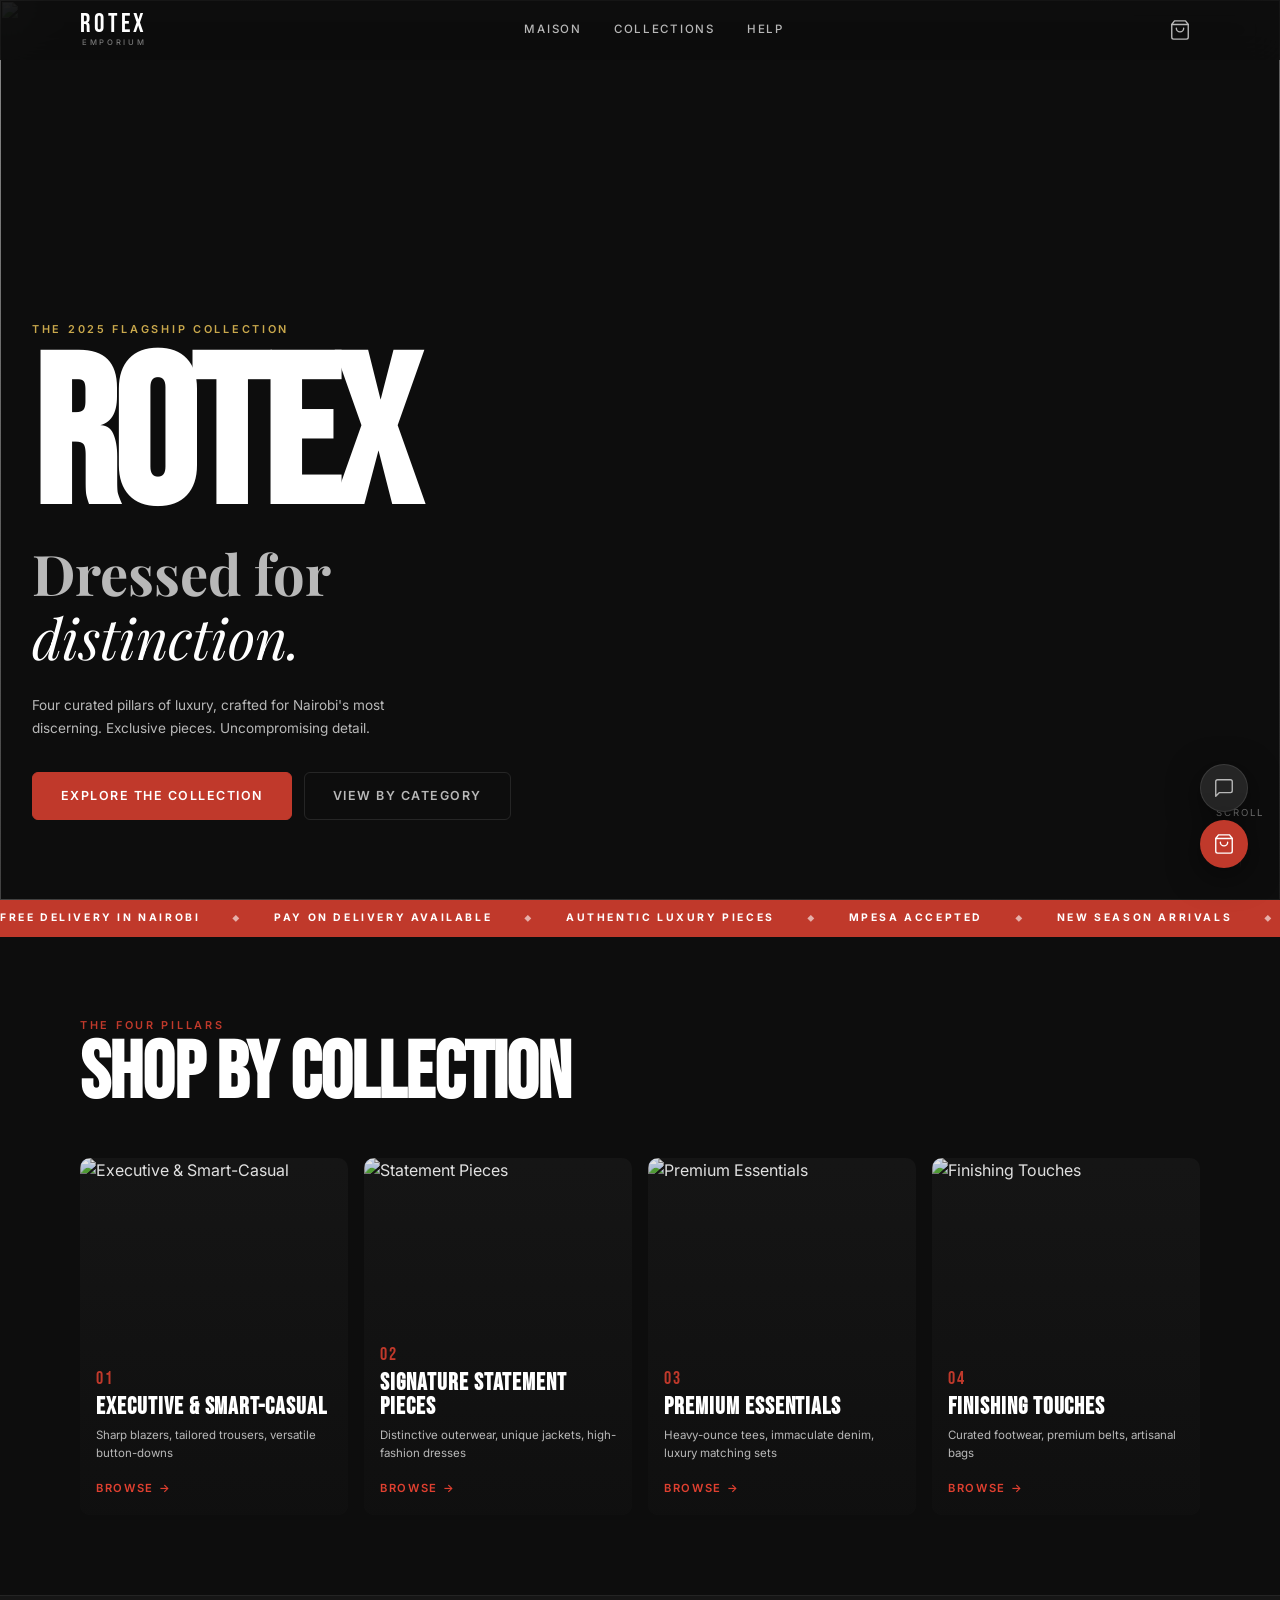
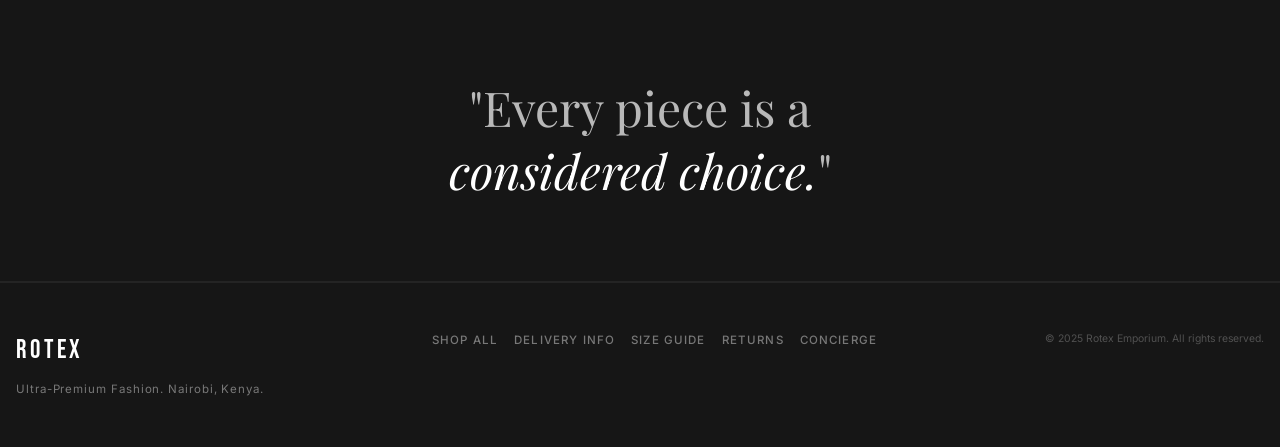
==== index.html @ 7b4125c1 "Add files via upload" ====
<!DOCTYPE html>
<html lang="en">
<head>
  <meta charset="UTF-8" />
  <meta name="viewport" content="width=device-width, initial-scale=1.0, viewport-fit=cover" />
  <meta name="description" content="Rotex Emporium — Ultra-Premium Luxury Fashion. Nairobi's definitive digital flagship." />
  <meta name="theme-color" content="#0D0D0D" />
  <title>Rotex Emporium</title>
  <link rel="preconnect" href="https://fonts.googleapis.com" />
  <link rel="preconnect" href="https://fonts.gstatic.com" crossorigin />
  <link href="https://fonts.googleapis.com/css2?family=Bebas+Neue&family=Inter:wght@400;500;600&family=Playfair+Display:ital,wght@0,700;1,400&display=swap" rel="stylesheet" />
  <link rel="stylesheet" href="styles.css" />
</head>
<body>

  <!-- ── HEADER ─────────────────────────────────────────────── -->
  <header class="site-header" id="siteHeader">
    <div class="header-inner">
      <button class="menu-toggle" id="menuToggle" aria-label="Toggle navigation" aria-expanded="false">
        <span class="bar"></span><span class="bar"></span><span class="bar"></span>
      </button>
      <a href="index.html" class="logo" aria-label="Rotex Emporium">
        <span class="logo-main">ROTEX</span>
        <span class="logo-sub">EMPORIUM</span>
      </a>
      <nav class="header-nav" aria-label="Primary">
        <a href="#hero"       class="nav-link">Maison</a>
        <a href="#categories" class="nav-link">Collections</a>
        <a href="#"           class="nav-link" id="headerSupportBtn">Help</a>
      </nav>
      <button class="header-cart-btn" id="headerCartBtn" aria-label="Open cart">
        <svg width="22" height="22" viewBox="0 0 24 24" fill="none" stroke="currentColor" stroke-width="1.5" stroke-linecap="round" stroke-linejoin="round"><path d="M6 2 3 6v14a2 2 0 0 0 2 2h14a2 2 0 0 0 2-2V6l-3-4z"/><line x1="3" y1="6" x2="21" y2="6"/><path d="M16 10a4 4 0 0 1-8 0"/></svg>
        <span class="cart-badge" id="headerCartBadge" data-count="0">0</span>
      </button>
    </div>
  </header>

  <!-- ── HERO ──────────────────────────────────────────────── -->
  <section class="hero" id="hero" aria-label="Hero">
    <div class="hero-bg" aria-hidden="true">
      <img src="https://images.unsplash.com/photo-1490481651871-ab68de25d43d?w=1400&q=85&auto=format&fit=crop" alt="" loading="eager" fetchpriority="high" />
      <div class="hero-overlay"></div>
    </div>
    <div class="hero-content">
      <p class="eyebrow gold">The 2025 Flagship Collection</p>
      <h1 class="hero-title">
        <span class="hero-title-large">ROTEX</span>
        <span class="hero-title-styled">Dressed for<br /><em>distinction.</em></span>
      </h1>
      <p class="hero-sub">Four curated pillars of luxury, crafted for Nairobi's most discerning. Exclusive pieces. Uncompromising detail.</p>
      <div class="hero-ctas">
        <a href="catalogue.html" class="btn btn--primary">Explore the Collection</a>
        <a href="#categories"    class="btn btn--ghost">View by Category</a>
      </div>
    </div>
    <div class="hero-scroll-hint" aria-hidden="true">
      <span>Scroll</span>
      <div class="scroll-line"></div>
    </div>
  </section>

  <!-- ── MARQUEE ────────────────────────────────────────────── -->
  <div class="marquee-strip" aria-hidden="true">
    <div class="marquee-track">
      <span>FREE DELIVERY IN NAIROBI</span><span class="dot">◆</span>
      <span>PAY ON DELIVERY AVAILABLE</span><span class="dot">◆</span>
      <span>AUTHENTIC LUXURY PIECES</span><span class="dot">◆</span>
      <span>MPESA ACCEPTED</span><span class="dot">◆</span>
      <span>NEW SEASON ARRIVALS</span><span class="dot">◆</span>
      <!-- duplicate for seamless loop -->
      <span>FREE DELIVERY IN NAIROBI</span><span class="dot">◆</span>
      <span>PAY ON DELIVERY AVAILABLE</span><span class="dot">◆</span>
      <span>AUTHENTIC LUXURY PIECES</span><span class="dot">◆</span>
      <span>MPESA ACCEPTED</span><span class="dot">◆</span>
      <span>NEW SEASON ARRIVALS</span><span class="dot">◆</span>
    </div>
  </div>

  <!-- ── CATEGORY PILLARS ───────────────────────────────────── -->
  <section class="categories-section" id="categories" aria-label="Shop by Category">
    <div class="categories-header">
      <p class="eyebrow crimson">The Four Pillars</p>
      <h2 class="section-title">Shop by Collection</h2>
    </div>
    <div class="categories-grid">

      <a href="catalogue.html?category=executive" class="category-card" aria-label="Executive & Smart-Casual">
        <div class="card-image">
          <img src="https://images.unsplash.com/photo-1507679799987-c73779587ccf?w=600&q=80&auto=format&fit=crop" alt="Executive & Smart-Casual" loading="lazy" />
          <div class="card-overlay"></div>
        </div>
        <div class="card-content">
          <p class="card-num">01</p>
          <h3 class="card-title">Executive &amp; Smart-Casual</h3>
          <p class="card-sub">Sharp blazers, tailored trousers, versatile button-downs</p>
          <span class="card-cta">Browse →</span>
        </div>
      </a>

      <a href="catalogue.html?category=statement" class="category-card" aria-label="Signature Statement Pieces">
        <div class="card-image">
          <img src="https://images.unsplash.com/photo-1539109136881-3be0616acf4b?w=600&q=80&auto=format&fit=crop" alt="Statement Pieces" loading="lazy" />
          <div class="card-overlay"></div>
        </div>
        <div class="card-content">
          <p class="card-num">02</p>
          <h3 class="card-title">Signature Statement Pieces</h3>
          <p class="card-sub">Distinctive outerwear, unique jackets, high-fashion dresses</p>
          <span class="card-cta">Browse →</span>
        </div>
      </a>

      <a href="catalogue.html?category=essentials" class="category-card" aria-label="Premium Essentials">
        <div class="card-image">
          <img src="https://images.unsplash.com/photo-1620799140408-edc6dcb6d633?w=600&q=80&auto=format&fit=crop" alt="Premium Essentials" loading="lazy" />
          <div class="card-overlay"></div>
        </div>
        <div class="card-content">
          <p class="card-num">03</p>
          <h3 class="card-title">Premium Essentials</h3>
          <p class="card-sub">Heavy-ounce tees, immaculate denim, luxury matching sets</p>
          <span class="card-cta">Browse →</span>
        </div>
      </a>

      <a href="catalogue.html?category=finishing" class="category-card" aria-label="Finishing Touches">
        <div class="card-image">
          <img src="https://images.unsplash.com/photo-1548036328-c9fa89d128fa?w=600&q=80&auto=format&fit=crop" alt="Finishing Touches" loading="lazy" />
          <div class="card-overlay"></div>
        </div>
        <div class="card-content">
          <p class="card-num">04</p>
          <h3 class="card-title">Finishing Touches</h3>
          <p class="card-sub">Curated footwear, premium belts, artisanal bags</p>
          <span class="card-cta">Browse →</span>
        </div>
      </a>

    </div>
  </section>

  <!-- ── BRAND STRIP ────────────────────────────────────────── -->
  <section class="brand-strip" aria-hidden="true">
    <p class="brand-quote">"Every piece is a<br /><em>considered choice.</em>"</p>
  </section>

  <!-- ── FOOTER ─────────────────────────────────────────────── -->
  <footer class="site-footer">
    <div class="footer-inner">
      <div class="footer-brand">
        <span class="logo-main">ROTEX</span>
        <p class="footer-tagline">Ultra-Premium Fashion. Nairobi, Kenya.</p>
      </div>
      <div class="footer-links">
        <a href="catalogue.html">Shop All</a>
        <a href="#">Delivery Info</a>
        <a href="#">Size Guide</a>
        <a href="#">Returns</a>
        <a href="#" id="footerSupportBtn">Concierge</a>
      </div>
      <p class="footer-copy">© 2025 Rotex Emporium. All rights reserved.</p>
    </div>
  </footer>

  <!-- ── SHARED: CART DRAWER ───────────────────────────────── -->
  <div class="cart-overlay" id="cartOverlay"></div>
  <aside class="cart-drawer" id="cartDrawer" role="dialog" aria-label="Shopping cart" aria-hidden="true">
    <div class="cart-drawer-header">
      <h2 class="cart-drawer-title">Your Cart</h2>
      <button class="icon-btn" id="cartCloseBtn" aria-label="Close cart">✕</button>
    </div>
    <div class="cart-body" id="cartBody">
      <div class="cart-empty" id="cartEmpty">
        <svg width="48" height="48" viewBox="0 0 24 24" fill="none" stroke="currentColor" stroke-width="1" stroke-linecap="round" stroke-linejoin="round" aria-hidden="true"><path d="M6 2 3 6v14a2 2 0 0 0 2 2h14a2 2 0 0 0 2-2V6l-3-4z"/><line x1="3" y1="6" x2="21" y2="6"/><path d="M16 10a4 4 0 0 1-8 0"/></svg>
        <p class="cart-empty-text">Your cart is empty.</p>
        <p class="cart-empty-sub">Select a piece to begin.</p>
      </div>
      <ul class="cart-items-list" id="cartItemsList"></ul>
    </div>
    <div class="cart-footer" id="cartFooter">
      <div class="cart-totals">
        <span class="cart-total-label">Subtotal</span>
        <span class="cart-total-value" id="cartTotal">KES 0</span>
      </div>
      <button class="btn btn--primary btn--full" id="checkoutBtn">Checkout via WhatsApp</button>
    </div>
  </aside>

  <!-- ── SHARED: CHECKOUT ──────────────────────────────────── -->
  <div class="checkout-overlay" id="checkoutOverlay" role="dialog" aria-label="Checkout" aria-hidden="true">
    <div class="checkout-modal">
      <div class="checkout-modal-header">
        <h2 class="checkout-modal-title">Complete Your Order</h2>
        <button class="icon-btn" id="checkoutCloseBtn" aria-label="Close checkout">✕</button>
      </div>
      <p class="checkout-modal-sub">Fill in your details. We'll send your order via WhatsApp.</p>
      <div class="checkout-order-summary" id="checkoutOrderSummary"></div>
      <div class="checkout-form">
        <div class="form-group">
          <label class="form-label" for="customerName">Full Name</label>
          <input class="form-input" type="text" id="customerName" placeholder="e.g. Amara Osei" autocomplete="name" required />
        </div>
        <div class="form-group">
          <label class="form-label" for="customerLocation">Delivery Location</label>
          <input class="form-input" type="text" id="customerLocation" placeholder="e.g. Westlands, Nairobi" autocomplete="street-address" required />
        </div>
        <div class="form-group">
          <label class="form-label" for="customerPhone">Phone Number</label>
          <input class="form-input" type="tel" id="customerPhone" placeholder="e.g. 0712 345 678" autocomplete="tel" required />
        </div>
        <div class="form-group">
          <label class="form-label" for="customerNotes">Notes <span class="form-optional">(optional)</span></label>
          <textarea class="form-input form-textarea" id="customerNotes" placeholder="Special requests..."></textarea>
        </div>
        <button class="btn btn--primary btn--full btn--whatsapp" id="sendWhatsAppBtn">Send Order on WhatsApp</button>
        <p class="checkout-disclaimer">You'll be redirected to WhatsApp to confirm. No payment required here.</p>
      </div>
    </div>
  </div>

  <!-- ── SHARED: AI CONCIERGE ──────────────────────────────── -->
  <div class="concierge-overlay" id="conciergeOverlay"></div>
  <div class="concierge-modal" id="conciergeModal" role="dialog" aria-label="Rotex Concierge" aria-hidden="true">
    <div class="concierge-header">
      <div class="concierge-avatar" aria-hidden="true">
        <svg width="20" height="20" viewBox="0 0 24 24" fill="currentColor"><path d="M12 2a10 10 0 1 0 10 10A10 10 0 0 0 12 2zm0 18a8 8 0 1 1 8-8 8 8 0 0 1-8 8z"/><path d="M12 6a4 4 0 1 0 4 4 4 4 0 0 0-4-4zm0 6a2 2 0 1 1 2-2 2 2 0 0 1-2 2z"/><path d="M12 14c-3.31 0-6 1.34-6 3v1h12v-1c0-1.66-2.69-3-6-3z"/></svg>
      </div>
      <div class="concierge-header-text">
        <p class="concierge-name">Rotex Concierge</p>
        <span class="concierge-status"><span class="status-dot"></span>Online now</span>
      </div>
      <button class="icon-btn" id="conciergeCloseBtn" aria-label="Close chat">✕</button>
    </div>
    <div class="concierge-body" id="conciergeBody" role="log" aria-live="polite"></div>
    <div class="quick-replies" id="quickReplies">
      <button class="quick-reply-btn" data-reply="What sizes do you carry?">Sizing</button>
      <button class="quick-reply-btn" data-reply="How long does delivery take?">Delivery</button>
      <button class="quick-reply-btn" data-reply="Do you accept M-Pesa?">Payment</button>
      <button class="quick-reply-btn" data-reply="What is your return policy?">Returns</button>
    </div>
    <div class="concierge-input-row">
      <input class="concierge-input" type="text" id="conciergeInput" placeholder="Ask anything..." aria-label="Type your message" />
      <button class="concierge-send-btn" id="conciergeSendBtn" aria-label="Send">
        <svg width="18" height="18" viewBox="0 0 24 24" fill="none" stroke="currentColor" stroke-width="2" stroke-linecap="round" stroke-linejoin="round"><line x1="22" y1="2" x2="11" y2="13"/><polygon points="22 2 15 22 11 13 2 9 22 2"/></svg>
      </button>
    </div>
    <div class="concierge-handoff">
      <p class="handoff-text">Need a human?</p>
      <a href="https://wa.me/254721696486?text=Hi%2C%20I%20need%20help%20with%20my%20Rotex%20order." class="btn btn--ghost btn--sm" target="_blank" rel="noopener noreferrer">Hand off to Human</a>
    </div>
  </div>

  <!-- ── FABS ──────────────────────────────────────────────── -->
  <div class="fab-group">
    <button class="fab fab--support" id="fabSupportBtn" aria-label="Open concierge chat">
      <svg width="22" height="22" viewBox="0 0 24 24" fill="none" stroke="currentColor" stroke-width="1.5" stroke-linecap="round" stroke-linejoin="round"><path d="M21 15a2 2 0 0 1-2 2H7l-4 4V5a2 2 0 0 1 2-2h14a2 2 0 0 1 2 2z"/></svg>
    </button>
    <button class="fab fab--cart" id="fabCartBtn" aria-label="Open cart">
      <svg width="22" height="22" viewBox="0 0 24 24" fill="none" stroke="currentColor" stroke-width="1.5" stroke-linecap="round" stroke-linejoin="round"><path d="M6 2 3 6v14a2 2 0 0 0 2 2h14a2 2 0 0 0 2-2V6l-3-4z"/><line x1="3" y1="6" x2="21" y2="6"/><path d="M16 10a4 4 0 0 1-8 0"/></svg>
      <span class="fab-badge" id="fabCartBadge" data-count="0">0</span>
    </button>
  </div>

  <!-- ── MOBILE BOTTOM NAV ──────────────────────────────────── -->
  <nav class="bottom-nav" id="bottomNav" aria-label="Mobile navigation">
    <a href="#hero"         class="bottom-nav-item active" aria-label="Home">
      <svg width="22" height="22" viewBox="0 0 24 24" fill="none" stroke="currentColor" stroke-width="1.5" stroke-linecap="round" stroke-linejoin="round"><path d="m3 9 9-7 9 7v11a2 2 0 0 1-2 2H5a2 2 0 0 1-2-2z"/><polyline points="9 22 9 12 15 12 15 22"/></svg>
      <span>Home</span>
    </a>
    <a href="catalogue.html" class="bottom-nav-item" aria-label="Collections">
      <svg width="22" height="22" viewBox="0 0 24 24" fill="none" stroke="currentColor" stroke-width="1.5" stroke-linecap="round" stroke-linejoin="round"><rect x="2" y="3" width="20" height="14" rx="2"/><line x1="8" y1="21" x2="16" y2="21"/><line x1="12" y1="17" x2="12" y2="21"/></svg>
      <span>Collections</span>
    </a>
    <button class="bottom-nav-item" id="bottomNavCartBtn" aria-label="Cart">
      <svg width="22" height="22" viewBox="0 0 24 24" fill="none" stroke="currentColor" stroke-width="1.5" stroke-linecap="round" stroke-linejoin="round"><path d="M6 2 3 6v14a2 2 0 0 0 2 2h14a2 2 0 0 0 2-2V6l-3-4z"/><line x1="3" y1="6" x2="21" y2="6"/><path d="M16 10a4 4 0 0 1-8 0"/></svg>
      <span class="bottom-nav-badge" id="bottomNavBadge" data-count="0">0</span>
      <span>Cart</span>
    </button>
    <button class="bottom-nav-item" id="bottomNavSupportBtn" aria-label="Concierge">
      <svg width="22" height="22" viewBox="0 0 24 24" fill="none" stroke="currentColor" stroke-width="1.5" stroke-linecap="round" stroke-linejoin="round"><path d="M21 15a2 2 0 0 1-2 2H7l-4 4V5a2 2 0 0 1 2-2h14a2 2 0 0 1 2 2z"/></svg>
      <span>Concierge</span>
    </button>
  </nav>

  <div class="toast" id="toast" role="status" aria-live="assertive" aria-atomic="true"></div>

  <script src="https://cdn.jsdelivr.net/npm/@supabase/supabase-js@2/dist/umd/supabase.min.js"></script>
  <script src="script.js"></script>
</body>
</html>
---- styles.css ----
/* ═══════════════════════════════════════════════════════════
   ROTEX EMPORIUM — styles.css
   Ultra-Premium Luxury Fashion | Nairobi, Kenya
   Flynn Technologies © 2025
═══════════════════════════════════════════════════════════ */

/* ── TOKENS ──────────────────────────────────────────────── */
:root {
  --obsidian:     #0D0D0D;
  --surface:      #161616;
  --surface-up:   #1E1E1E;
  --surface-high: #252525;
  --border:       rgba(255,255,255,0.10);
  --border-sub:   rgba(255,255,255,0.06);
  --crimson:      #C0392B;
  --crimson-l:    #E04030;
  --crimson-glow: rgba(192,57,43,0.12);
  --white:        #FFFFFF;
  --silver:       #B8B8B8;
  --silver-dim:   #787878;
  --gold:         #C9A84C;
  --green:        #25D366;
  --font-d: 'Bebas Neue','Arial Black',sans-serif;
  --font-e: 'Playfair Display','Georgia',serif;
  --font-b: 'Inter','Helvetica Neue',sans-serif;
  --header-h: 60px;
  --max-w:    1440px;
  --r-sm: 6px; --r-md: 10px; --r-lg: 16px; --r-pill: 999px;
  --t-fast: 180ms ease; --t-med: 300ms ease;
  --sh-md: 0 8px 32px rgba(0,0,0,0.5);
  --sh-lg: 0 20px 60px rgba(0,0,0,0.6);
}

/* ── RESET ───────────────────────────────────────────────── */
*,*::before,*::after { box-sizing:border-box; margin:0; padding:0; }
html  { font-size:16px; scroll-behavior:smooth; -webkit-text-size-adjust:100%; }
body  { background:var(--obsidian); color:var(--white); font-family:var(--font-b); font-weight:400; line-height:1.6; -webkit-font-smoothing:antialiased; overflow-x:hidden; padding-bottom:64px; }
img   { display:block; max-width:100%; }
a     { color:inherit; text-decoration:none; }
ul,ol { list-style:none; }
button { background:none; border:none; cursor:pointer; font-family:inherit; font-size:inherit; color:inherit; -webkit-tap-highlight-color:transparent; }
input,textarea { font-family:inherit; font-size:inherit; }

/* ── TYPOGRAPHY HELPERS ──────────────────────────────────── */
.eyebrow { font-size:.68rem; font-weight:600; letter-spacing:.25em; text-transform:uppercase; margin-bottom:4px; }
.eyebrow.crimson { color:var(--crimson); }
.eyebrow.gold    { color:var(--gold); }
.section-title   { font-family:var(--font-d); font-size:clamp(2.2rem,8vw,5rem); letter-spacing:-.01em; line-height:.9; }

/* ── BUTTONS ─────────────────────────────────────────────── */
.btn { display:inline-flex; align-items:center; justify-content:center; gap:8px; padding:13px 28px; font-size:.78rem; font-weight:600; letter-spacing:.12em; text-transform:uppercase; border-radius:var(--r-sm); border:1px solid transparent; cursor:pointer; transition:background var(--t-fast),color var(--t-fast),border-color var(--t-fast),transform var(--t-fast),box-shadow var(--t-fast); white-space:nowrap; }
.btn--primary { background:var(--crimson); color:var(--white); border-color:var(--crimson); }
.btn--primary:hover { background:var(--crimson-l); border-color:var(--crimson-l); transform:translateY(-1px); box-shadow:0 6px 20px rgba(192,57,43,.4); }
.btn--ghost   { background:transparent; color:var(--silver); border-color:var(--border); }
.btn--ghost:hover { color:var(--white); border-color:var(--silver-dim); background:var(--surface); }
.btn--whatsapp { background:var(--green); border-color:var(--green); color:var(--white); }
.btn--whatsapp:hover { background:#1faf55; transform:translateY(-1px); box-shadow:0 6px 20px rgba(37,211,102,.3); }
.btn--sm   { padding:8px 16px; font-size:.7rem; }
.btn--full { width:100%; }
.btn:disabled { opacity:.6; cursor:not-allowed; transform:none !important; box-shadow:none !important; }

/* ── ICON BUTTON ─────────────────────────────────────────── */
.icon-btn { display:flex; align-items:center; justify-content:center; width:36px; height:36px; border-radius:var(--r-sm); color:var(--silver); transition:color var(--t-fast),background var(--t-fast); }
.icon-btn:hover { color:var(--white); background:var(--surface-up); }

/* ── HEADER ──────────────────────────────────────────────── */
.site-header { position:fixed; top:0; left:0; right:0; z-index:200; height:var(--header-h); background:rgba(13,13,13,.85); backdrop-filter:blur(20px); -webkit-backdrop-filter:blur(20px); border-bottom:1px solid transparent; transition:background var(--t-med),border-color var(--t-med),box-shadow var(--t-med); }
.site-header.scrolled { background:rgba(13,13,13,.97); border-bottom-color:var(--border-sub); box-shadow:0 4px 24px rgba(0,0,0,.5); }
.header-inner { display:flex; align-items:center; justify-content:space-between; height:100%; padding:0 16px; max-width:var(--max-w); margin:0 auto; gap:12px; }

/* ── LOGO ────────────────────────────────────────────────── */
.logo { display:flex; flex-direction:column; align-items:center; line-height:1; flex-shrink:0; }
.logo-main { font-family:var(--font-d); font-size:1.6rem; letter-spacing:.15em; }
.logo-sub  { font-size:.48rem; font-weight:500; letter-spacing:.35em; text-transform:uppercase; color:var(--silver-dim); margin-top:1px; }

/* ── HEADER NAV ──────────────────────────────────────────── */
.header-nav { display:none; align-items:center; gap:32px; }
.nav-link { font-size:.72rem; font-weight:500; letter-spacing:.15em; text-transform:uppercase; color:var(--silver); position:relative; transition:color var(--t-fast); }
.nav-link::after { content:''; position:absolute; bottom:-4px; left:0; right:0; height:1px; background:var(--crimson); border-radius:var(--r-pill); transform:scaleX(0); transition:transform var(--t-fast); transform-origin:left; }
.nav-link:hover, .nav-link--active { color:var(--white); }
.nav-link:hover::after, .nav-link--active::after { transform:scaleX(1); }
.nav-link--active::after { height:1.5px; }

/* ── HEADER CART BUTTON ──────────────────────────────────── */
.header-cart-btn { position:relative; display:flex; align-items:center; justify-content:center; width:40px; height:40px; border-radius:var(--r-sm); color:var(--silver); transition:color var(--t-fast),background var(--t-fast); flex-shrink:0; }
.header-cart-btn:hover { color:var(--white); background:var(--surface); }
.cart-badge { position:absolute; top:4px; right:4px; min-width:16px; height:16px; padding:0 4px; background:var(--crimson); color:var(--white); font-size:.6rem; font-weight:700; border-radius:var(--r-pill); display:flex; align-items:center; justify-content:center; transition:transform var(--t-fast); }
.cart-badge[data-count="0"] { transform:scale(0); opacity:0; }

/* ── MENU TOGGLE ─────────────────────────────────────────── */
.menu-toggle { display:flex; flex-direction:column; justify-content:center; gap:5px; width:36px; height:36px; padding:6px; border-radius:var(--r-sm); transition:background var(--t-fast); flex-shrink:0; }
.menu-toggle:hover { background:var(--surface); }
.bar { display:block; height:1.5px; background:var(--silver); border-radius:var(--r-pill); }

/* ── HERO (index.html) ───────────────────────────────────── */
.hero { position:relative; height:100svh; min-height:580px; display:flex; align-items:flex-end; padding-top:var(--header-h); overflow:hidden; }
.hero-bg { position:absolute; inset:0; }
.hero-bg img { width:100%; height:100%; object-fit:cover; object-position:center 20%; }
.hero-overlay { position:absolute; inset:0; background:linear-gradient(160deg,rgba(13,13,13,.3) 0%,rgba(13,13,13,.55) 40%,rgba(13,13,13,.92) 100%); }
.hero-content { position:relative; z-index:1; padding:80px 16px 48px; max-width:680px; }
.hero-title { display:flex; flex-direction:column; gap:8px; margin:12px 0 24px; }
.hero-title-large { display:block; font-family:var(--font-d); font-size:clamp(5rem,22vw,13rem); letter-spacing:-.02em; line-height:.88; }
.hero-title-styled { display:block; font-family:var(--font-e); font-size:clamp(1.6rem,6vw,3.5rem); font-weight:700; color:var(--silver); line-height:1.15; }
.hero-title-styled em { font-style:italic; font-weight:400; color:var(--white); }
.hero-sub  { font-size:.85rem; color:var(--silver); line-height:1.7; max-width:420px; margin-bottom:32px; }
.hero-ctas { display:flex; flex-wrap:wrap; gap:12px; }
.hero-scroll-hint { position:absolute; bottom:32px; right:16px; z-index:1; display:flex; flex-direction:column; align-items:center; gap:8px; color:var(--silver-dim); font-size:.6rem; letter-spacing:.2em; text-transform:uppercase; }
.scroll-line { width:1px; height:40px; background:linear-gradient(to bottom,var(--silver-dim),transparent); animation:scrollPulse 2s ease-in-out infinite; }
@keyframes scrollPulse { 0%,100%{opacity:.4;transform:scaleY(1)} 50%{opacity:1;transform:scaleY(1.15)} }

/* ── MARQUEE ─────────────────────────────────────────────── */
.marquee-strip { background:var(--crimson); overflow:hidden; padding:10px 0; }
.marquee-track { display:flex; align-items:center; gap:32px; white-space:nowrap; animation:marquee 28s linear infinite; width:max-content; }
.marquee-track span { font-size:.65rem; font-weight:700; letter-spacing:.25em; text-transform:uppercase; flex-shrink:0; }
.marquee-track .dot { font-size:.45rem; opacity:.6; }
@keyframes marquee { from{transform:translateX(0)} to{transform:translateX(-50%)} }

/* ── CATEGORIES (index.html) ─────────────────────────────── */
.categories-section { padding:80px 16px; max-width:var(--max-w); margin:0 auto; }
.categories-header  { margin-bottom:48px; }
.categories-grid    { display:grid; grid-template-columns:1fr 1fr; gap:12px; }
.category-card { position:relative; overflow:hidden; border-radius:var(--r-md); aspect-ratio:3/4; display:block; background:var(--surface); }
.category-card:nth-child(1) { grid-row:span 2; aspect-ratio:auto; min-height:420px; }
.card-image { position:absolute; inset:0; }
.card-image img { width:100%; height:100%; object-fit:cover; transition:transform 600ms ease; }
.category-card:hover .card-image img { transform:scale(1.05); }
.card-overlay { position:absolute; inset:0; background:linear-gradient(180deg,rgba(13,13,13,.1) 0%,rgba(13,13,13,.75) 100%); transition:opacity var(--t-med); }
.category-card:hover .card-overlay { opacity:.85; }
.card-content { position:absolute; bottom:0; left:0; right:0; padding:16px; z-index:1; }
.card-num   { font-family:var(--font-d); font-size:1.1rem; letter-spacing:.1em; color:var(--crimson); margin-bottom:2px; }
.card-title { font-family:var(--font-d); font-size:clamp(1rem,4vw,1.5rem); letter-spacing:.04em; line-height:1; margin-bottom:8px; }
.card-sub   { font-size:.72rem; color:var(--silver); line-height:1.5; margin-bottom:12px; display:-webkit-box; -webkit-line-clamp:2; -webkit-box-orient:vertical; overflow:hidden; }
.card-cta   { font-size:.7rem; font-weight:600; letter-spacing:.15em; text-transform:uppercase; color:var(--crimson-l); }

/* ── BRAND STRIP ─────────────────────────────────────────── */
.brand-strip { background:var(--surface); border-top:1px solid var(--border-sub); border-bottom:1px solid var(--border-sub); padding:80px 16px; text-align:center; }
.brand-quote { font-family:var(--font-e); font-size:clamp(1.6rem,5vw,3rem); font-weight:400; color:var(--silver); line-height:1.3; }
.brand-quote em { font-style:italic; color:var(--white); }

/* ── FOOTER ──────────────────────────────────────────────── */
.site-footer  { background:var(--surface); border-top:1px solid var(--border-sub); padding:48px 16px; }
.footer-inner { max-width:var(--max-w); margin:0 auto; display:flex; flex-direction:column; gap:24px; }
.footer-brand { display:flex; flex-direction:column; gap:8px; }
.footer-tagline { font-size:.72rem; color:var(--silver-dim); letter-spacing:.08em; }
.footer-links { display:flex; flex-wrap:wrap; gap:16px; }
.footer-links a { font-size:.72rem; font-weight:500; letter-spacing:.1em; text-transform:uppercase; color:var(--silver-dim); transition:color var(--t-fast); }
.footer-links a:hover { color:var(--white); }
.footer-copy { font-size:.65rem; color:var(--silver-dim); opacity:.6; }

/* ── CART DRAWER ─────────────────────────────────────────── */
.cart-overlay { position:fixed; inset:0; z-index:290; background:rgba(0,0,0,.7); opacity:0; pointer-events:none; transition:opacity var(--t-med); }
.cart-overlay.active { opacity:1; pointer-events:all; }
.cart-drawer { position:fixed; top:0; right:0; bottom:0; z-index:300; width:min(100vw,400px); background:var(--surface); border-left:1px solid var(--border); display:flex; flex-direction:column; transform:translateX(100%); transition:transform var(--t-med); }
.cart-drawer.open { transform:translateX(0); }
.cart-drawer-header { display:flex; align-items:center; justify-content:space-between; padding:16px 24px; border-bottom:1px solid var(--border-sub); flex-shrink:0; }
.cart-drawer-title { font-family:var(--font-d); font-size:1.4rem; letter-spacing:.08em; }
.cart-body  { flex:1; overflow-y:auto; scrollbar-width:thin; scrollbar-color:var(--border) transparent; }
.cart-empty { display:none; flex-direction:column; align-items:center; justify-content:center; gap:12px; min-height:200px; padding:48px; text-align:center; color:var(--silver-dim); }
.cart-empty-text { font-size:1rem; font-weight:600; color:var(--silver); }
.cart-empty-sub  { font-size:.8rem; }
.cart-items-list { display:flex; flex-direction:column; padding:16px; gap:16px; }
.cart-item { display:flex; gap:12px; padding:12px; background:var(--surface-up); border:1px solid var(--border-sub); border-radius:var(--r-sm); }
.cart-item-img  { width:60px; height:80px; object-fit:cover; border-radius:var(--r-sm); flex-shrink:0; background:var(--surface-high); }
.cart-item-info { flex:1; display:flex; flex-direction:column; gap:3px; min-width:0; }
.cart-item-name  { font-size:.8rem; font-weight:600; white-space:nowrap; overflow:hidden; text-overflow:ellipsis; }
.cart-item-size  { font-size:.7rem; color:var(--silver-dim); }
.cart-item-price { font-family:var(--font-d); font-size:1rem; margin-top:auto; }
.cart-item-controls { display:flex; flex-direction:column; align-items:flex-end; justify-content:space-between; flex-shrink:0; }
.qty-control { display:flex; align-items:center; gap:6px; border:1px solid var(--border); border-radius:var(--r-sm); overflow:hidden; }
.qty-btn  { width:28px; height:28px; display:flex; align-items:center; justify-content:center; color:var(--silver); transition:background var(--t-fast),color var(--t-fast); }
.qty-btn:hover { background:var(--surface-high); color:var(--white); }
.qty-value { font-size:.8rem; font-weight:600; min-width:16px; text-align:center; }
.cart-item-remove { font-size:.65rem; font-weight:500; text-transform:uppercase; color:var(--silver-dim); transition:color var(--t-fast); }
.cart-item-remove:hover { color:var(--crimson-l); }
.cart-footer { display:none; flex-direction:column; gap:12px; padding:16px 24px; border-top:1px solid var(--border-sub); background:var(--surface); flex-shrink:0; }
.cart-totals { display:flex; align-items:center; justify-content:space-between; }
.cart-total-label { font-size:.72rem; font-weight:600; letter-spacing:.12em; text-transform:uppercase; color:var(--silver-dim); }
.cart-total-value { font-family:var(--font-d); font-size:1.4rem; letter-spacing:.05em; }

/* ── CHECKOUT OVERLAY ────────────────────────────────────── */
.checkout-overlay { position:fixed; inset:0; z-index:350; background:rgba(0,0,0,.8); display:flex; align-items:center; justify-content:center; padding:16px; opacity:0; pointer-events:none; transition:opacity var(--t-med); }
.checkout-overlay.active { opacity:1; pointer-events:all; }
.checkout-modal { background:var(--surface); border:1px solid var(--border); border-radius:var(--r-lg); width:100%; max-width:480px; max-height:90svh; overflow-y:auto; padding:32px; scrollbar-width:thin; scrollbar-color:var(--border) transparent; }
.checkout-modal-header { display:flex; align-items:center; justify-content:space-between; margin-bottom:4px; }
.checkout-modal-title  { font-family:var(--font-d); font-size:1.6rem; letter-spacing:.06em; }
.checkout-modal-sub    { font-size:.8rem; color:var(--silver-dim); margin-bottom:24px; line-height:1.5; }
.checkout-order-summary { background:var(--surface-up); border:1px solid var(--border-sub); border-radius:var(--r-sm); padding:16px; margin-bottom:24px; display:flex; flex-direction:column; gap:8px; }
.checkout-summary-item  { display:flex; align-items:flex-start; justify-content:space-between; gap:12px; }
.checkout-summary-name  { font-size:.78rem; color:var(--silver); flex:1; line-height:1.4; }
.checkout-summary-price { font-size:.78rem; font-weight:600; white-space:nowrap; }
.checkout-summary-total { display:flex; align-items:center; justify-content:space-between; padding-top:12px; border-top:1px solid var(--border); margin-top:4px; }
.checkout-summary-total-label { font-size:.7rem; font-weight:600; letter-spacing:.12em; text-transform:uppercase; color:var(--silver-dim); }
.checkout-summary-total-value { font-family:var(--font-d); font-size:1.2rem; }
.checkout-form { display:flex; flex-direction:column; gap:16px; }
.form-group  { display:flex; flex-direction:column; gap:6px; }
.form-label  { font-size:.72rem; font-weight:600; letter-spacing:.1em; text-transform:uppercase; color:var(--silver); }
.form-optional { font-weight:400; text-transform:none; letter-spacing:0; color:var(--silver-dim); }
.form-input  { background:var(--surface-up); border:1px solid var(--border); border-radius:var(--r-sm); color:var(--white); padding:11px 12px; font-size:.85rem; outline:none; width:100%; transition:border-color var(--t-fast),box-shadow var(--t-fast); }
.form-input::placeholder { color:var(--silver-dim); }
.form-input:focus { border-color:var(--crimson); box-shadow:0 0 0 2px var(--crimson-glow); }
.form-textarea { resize:vertical; min-height:80px; line-height:1.5; }
.checkout-disclaimer { font-size:.68rem; color:var(--silver-dim); text-align:center; line-height:1.5; }

/* ── CONCIERGE ───────────────────────────────────────────── */
.concierge-overlay { position:fixed; inset:0; z-index:340; background:rgba(0,0,0,.5); opacity:0; pointer-events:none; transition:opacity var(--t-med); }
.concierge-overlay.active { opacity:1; pointer-events:all; }
.concierge-modal { position:fixed; bottom:calc(64px + 8px); right:16px; z-index:345; width:min(92vw,360px); background:var(--surface); border:1px solid var(--border); border-radius:var(--r-lg); display:flex; flex-direction:column; overflow:hidden; box-shadow:var(--sh-lg); transform:translateY(16px) scale(.97); opacity:0; pointer-events:none; transition:transform var(--t-med),opacity var(--t-med); }
.concierge-modal.open { transform:translateY(0) scale(1); opacity:1; pointer-events:all; }
.concierge-header { display:flex; align-items:center; gap:12px; padding:12px 16px; background:var(--surface-up); border-bottom:1px solid var(--border-sub); flex-shrink:0; }
.concierge-avatar { width:36px; height:36px; border-radius:50%; background:var(--crimson-glow); border:1px solid var(--crimson); display:flex; align-items:center; justify-content:center; color:var(--crimson-l); flex-shrink:0; }
.concierge-header-text { flex:1; }
.concierge-name   { font-size:.82rem; font-weight:600; }
.concierge-status { display:flex; align-items:center; gap:5px; font-size:.65rem; color:var(--silver-dim); }
.status-dot { width:6px; height:6px; border-radius:50%; background:var(--green); box-shadow:0 0 6px var(--green); animation:pulse 2s ease-in-out infinite; }
@keyframes pulse { 0%,100%{opacity:1} 50%{opacity:.5} }
.concierge-body { flex:1; overflow-y:auto; padding:12px; display:flex; flex-direction:column; gap:8px; min-height:200px; max-height:280px; scrollbar-width:thin; scrollbar-color:var(--border) transparent; }
.chat-bubble { max-width:85%; padding:8px 12px; border-radius:12px; font-size:.8rem; line-height:1.5; word-break:break-word; animation:bubbleFade 200ms ease both; }
.chat-bubble--bot  { align-self:flex-start; background:var(--surface-up); border:1px solid var(--border-sub); color:var(--silver); border-bottom-left-radius:4px; }
.chat-bubble--user { align-self:flex-end; background:var(--crimson); color:var(--white); border-bottom-right-radius:4px; }
@keyframes bubbleFade { from{opacity:0;transform:translateY(6px)} to{opacity:1;transform:translateY(0)} }
.chat-typing { align-self:flex-start; display:flex; align-items:center; gap:4px; padding:10px 14px; background:var(--surface-up); border:1px solid var(--border-sub); border-radius:12px; border-bottom-left-radius:4px; }
.chat-typing-dot { width:5px; height:5px; border-radius:50%; background:var(--silver-dim); animation:typingBounce 1.2s ease-in-out infinite; }
.chat-typing-dot:nth-child(2){animation-delay:.2s} .chat-typing-dot:nth-child(3){animation-delay:.4s}
@keyframes typingBounce { 0%,80%,100%{transform:scale(1);opacity:.5} 40%{transform:scale(1.3);opacity:1} }
.quick-replies { display:flex; flex-wrap:wrap; gap:6px; padding:8px 12px; border-top:1px solid var(--border-sub); }
.quick-reply-btn { padding:5px 12px; font-size:.68rem; font-weight:500; color:var(--silver); border:1px solid var(--border); border-radius:var(--r-pill); cursor:pointer; transition:color var(--t-fast),border-color var(--t-fast),background var(--t-fast); }
.quick-reply-btn:hover { color:var(--white); border-color:var(--crimson); background:var(--crimson-glow); }
.concierge-input-row { display:flex; align-items:center; gap:8px; padding:8px 12px; border-top:1px solid var(--border-sub); flex-shrink:0; }
.concierge-input { flex:1; background:var(--surface-up); border:1px solid var(--border); border-radius:var(--r-pill); color:var(--white); padding:8px 14px; font-size:.82rem; outline:none; transition:border-color var(--t-fast); }
.concierge-input::placeholder { color:var(--silver-dim); }
.concierge-input:focus { border-color:var(--crimson); }
.concierge-send-btn { width:34px; height:34px; border-radius:50%; background:var(--crimson); color:var(--white); display:flex; align-items:center; justify-content:center; flex-shrink:0; transition:background var(--t-fast),transform var(--t-fast); }
.concierge-send-btn:hover { background:var(--crimson-l); transform:scale(1.08); }
.concierge-handoff { display:flex; align-items:center; justify-content:space-between; gap:12px; padding:8px 12px 12px; border-top:1px solid var(--border-sub); flex-shrink:0; }
.handoff-text { font-size:.7rem; color:var(--silver-dim); }

/* ── FABS ────────────────────────────────────────────────── */
.fab-group { position:fixed; bottom:calc(64px + 16px); right:16px; z-index:180; display:flex; flex-direction:column; gap:8px; }
.fab { width:48px; height:48px; border-radius:50%; display:flex; align-items:center; justify-content:center; box-shadow:var(--sh-md); cursor:pointer; position:relative; transition:transform var(--t-fast),box-shadow var(--t-fast),background var(--t-fast); }
.fab:hover { transform:scale(1.1); } .fab:active { transform:scale(.95); }
.fab--support { background:var(--surface-high); border:1px solid var(--border); color:var(--silver); }
.fab--support:hover { color:var(--white); }
.fab--cart { background:var(--crimson); color:var(--white); }
.fab--cart:hover { background:var(--crimson-l); box-shadow:0 8px 24px rgba(192,57,43,.4); }
.fab-badge { position:absolute; top:-2px; right:-2px; min-width:18px; height:18px; padding:0 4px; background:var(--white); color:var(--obsidian); font-size:.62rem; font-weight:700; border-radius:var(--r-pill); display:flex; align-items:center; justify-content:center; transition:transform var(--t-fast); }
.fab-badge[data-count="0"] { transform:scale(0); opacity:0; }

/* ── BOTTOM NAV ──────────────────────────────────────────── */
.bottom-nav { position:fixed; bottom:0; left:0; right:0; z-index:160; background:rgba(17,17,17,.97); backdrop-filter:blur(20px); -webkit-backdrop-filter:blur(20px); border-top:1px solid var(--border-sub); display:flex; align-items:stretch; height:64px; padding-bottom:env(safe-area-inset-bottom,0); }
.bottom-nav-item { flex:1; display:flex; flex-direction:column; align-items:center; justify-content:center; gap:3px; font-size:.55rem; font-weight:600; letter-spacing:.08em; text-transform:uppercase; color:var(--silver-dim); border:none; background:none; cursor:pointer; position:relative; }
.bottom-nav-item:hover, .bottom-nav-item.active { color:var(--white); }
.bottom-nav-badge { position:absolute; top:8px; right:calc(50% - 16px); min-width:16px; height:16px; padding:0 4px; background:var(--crimson); color:var(--white); font-size:.55rem; font-weight:700; border-radius:var(--r-pill); display:flex; align-items:center; justify-content:center; transition:transform var(--t-fast); }
.bottom-nav-badge[data-count="0"] { transform:scale(0); opacity:0; }

/* ── TOAST ───────────────────────────────────────────────── */
.toast { position:fixed; bottom:calc(64px + 16px); left:50%; transform:translateX(-50%) translateY(16px); z-index:400; background:var(--surface-high); border:1px solid var(--border); border-radius:var(--r-pill); padding:10px 20px; font-size:.78rem; font-weight:500; color:var(--silver); white-space:nowrap; box-shadow:var(--sh-md); opacity:0; pointer-events:none; transition:opacity var(--t-fast),transform var(--t-fast); }
.toast.show { opacity:1; transform:translateX(-50%) translateY(0); }
.toast--success { background:rgba(37,211,102,.12); border-color:rgba(37,211,102,.3); color:var(--green); }

/* ── PRODUCT CARD (shared) ───────────────────────────────── */
.product-card { background:var(--surface); border:1px solid var(--border-sub); border-radius:var(--r-md); overflow:hidden; display:flex; flex-direction:column; transition:border-color var(--t-fast),transform var(--t-fast),box-shadow var(--t-fast); animation:cardFade 400ms ease both; }
.product-card:hover { border-color:var(--border); transform:translateY(-3px); box-shadow:var(--sh-md); }
@keyframes cardFade { from{opacity:0;transform:translateY(16px)} to{opacity:1;transform:translateY(0)} }
.product-image-wrap { position:relative; overflow:hidden; aspect-ratio:3/4; background:var(--surface-up); }
.product-img { width:100%; height:100%; object-fit:cover; transition:transform 600ms ease; }
.product-card:hover .product-img { transform:scale(1.04); }
.product-overlay { position:absolute; top:8px; left:8px; }
.product-tag { display:inline-block; padding:4px 10px; font-size:.6rem; font-weight:700; letter-spacing:.15em; text-transform:uppercase; border-radius:var(--r-pill); }
.product-tag--new       { background:var(--crimson); color:var(--white); }
.product-tag--exclusive { background:var(--gold); color:var(--obsidian); }
.product-info { padding:12px; display:flex; flex-direction:column; gap:8px; flex:1; }
.product-meta { display:flex; align-items:flex-start; justify-content:space-between; gap:8px; }
.product-name     { font-size:.82rem; font-weight:600; line-height:1.3; flex:1; }
.product-category { font-size:.6rem; font-weight:600; letter-spacing:.15em; text-transform:uppercase; color:var(--silver-dim); white-space:nowrap; }
.product-price { font-family:var(--font-d); font-size:1.1rem; letter-spacing:.05em; }
.product-sizes { display:flex; flex-wrap:wrap; gap:4px; }
.size-btn { padding:4px 8px; font-size:.62rem; font-weight:600; color:var(--silver-dim); border:1px solid var(--border); border-radius:var(--r-sm); cursor:pointer; transition:color var(--t-fast),border-color var(--t-fast),background var(--t-fast); }
.size-btn:hover { color:var(--white); border-color:var(--silver-dim); }
.size-btn.active { color:var(--white); border-color:var(--crimson); background:var(--crimson-glow); }
.btn--add-cart { display:flex; align-items:center; justify-content:center; gap:8px; width:100%; padding:10px 16px; font-size:.73rem; font-weight:600; letter-spacing:.1em; text-transform:uppercase; background:var(--surface-up); color:var(--silver); border:1px solid var(--border); border-radius:var(--r-sm); cursor:pointer; transition:background var(--t-fast),color var(--t-fast),border-color var(--t-fast),transform var(--t-fast); }
.btn--add-cart:hover { background:var(--crimson); color:var(--white); border-color:var(--crimson); transform:translateY(-1px); }
.btn--add-cart.added { background:var(--crimson-glow); color:var(--crimson-l); border-color:var(--crimson); }

/* ── CATALOGUE HERO ──────────────────────────────────────── */
.cat-hero { position:relative; height:clamp(280px,45vh,480px); display:flex; flex-direction:column; justify-content:flex-end; overflow:hidden; }
.cat-hero-bg { position:absolute; inset:0; }
.cat-hero-bg img { width:100%; height:100%; object-fit:cover; object-position:center 30%; filter:brightness(.35); }
.cat-hero-overlay { position:absolute; inset:0; background:linear-gradient(180deg,rgba(13,13,13,.2) 0%,rgba(13,13,13,.5) 50%,rgba(13,13,13,.95) 100%); }
.cat-hero-content { position:relative; z-index:1; padding:32px 16px 16px; }
.cat-hero-title { display:flex; align-items:baseline; gap:12px; line-height:.9; margin:8px 0 12px; }
.cat-hero-title-main { font-family:var(--font-d); font-size:clamp(3.5rem,14vw,8rem); letter-spacing:-.01em; }
.cat-hero-title-sub  { font-family:var(--font-e); font-size:clamp(1.2rem,4vw,2.5rem); font-weight:400; font-style:italic; color:var(--silver); }
.cat-hero-desc  { font-size:.82rem; color:var(--silver); line-height:1.6; max-width:380px; }
.cat-hero-stats { position:relative; z-index:1; display:flex; align-items:center; padding:16px; border-top:1px solid rgba(255,255,255,.07); background:rgba(13,13,13,.6); backdrop-filter:blur(8px); }
.cat-stat { flex:1; display:flex; flex-direction:column; align-items:center; gap:2px; }
.cat-stat-num { font-family:var(--font-d); font-size:1.6rem; letter-spacing:.04em; line-height:1; }
.cat-stat-label { font-size:.6rem; font-weight:500; letter-spacing:.2em; text-transform:uppercase; color:var(--silver-dim); }
.cat-stat-divider { width:1px; height:36px; background:var(--border); flex-shrink:0; }

/* ── CATALOGUE CHIP NAV ──────────────────────────────────── */
.cat-nav { position:sticky; top:var(--header-h); z-index:90; background:rgba(13,13,13,.97); backdrop-filter:blur(16px); -webkit-backdrop-filter:blur(16px); border-bottom:1px solid var(--border-sub); transition:box-shadow var(--t-med); }
.cat-nav-track { display:flex; align-items:center; gap:8px; padding:10px 16px; overflow-x:auto; scroll-behavior:smooth; -webkit-overflow-scrolling:touch; scrollbar-width:none; white-space:nowrap; }
.cat-nav-track::-webkit-scrollbar { display:none; }
.cat-chip { display:inline-flex; align-items:center; gap:6px; padding:7px 16px; font-size:.72rem; font-weight:600; letter-spacing:.1em; text-transform:uppercase; color:var(--silver-dim); background:transparent; border:1px solid var(--border); border-radius:var(--r-pill); cursor:pointer; flex-shrink:0; transition:color var(--t-fast),border-color var(--t-fast),background var(--t-fast),transform var(--t-fast); }
.cat-chip:hover { color:var(--white); border-color:var(--silver-dim); background:var(--surface); transform:translateY(-1px); }
.cat-chip--active { color:var(--white); border-color:var(--crimson); background:var(--crimson-glow); }
.cat-chip--active .chip-dot { background:var(--crimson); box-shadow:0 0 6px var(--crimson); }
.chip-dot { width:5px; height:5px; border-radius:50%; background:var(--border); transition:background var(--t-fast),box-shadow var(--t-fast); }

/* ── CATALOGUE PILLAR SECTIONS ───────────────────────────── */
.catalogue-main { padding-bottom:80px; }
.pillar-section { padding:48px 0 32px; border-bottom:1px solid var(--border-sub); }
.pillar-section:last-of-type { border-bottom:none; }
.pillar-header { display:flex; flex-direction:column; gap:12px; padding:0 16px; margin-bottom:24px; }
.pillar-header-left { display:flex; align-items:flex-start; gap:16px; }
.pillar-num { font-family:var(--font-d); font-size:3.5rem; line-height:.85; letter-spacing:-.02em; color:var(--border); flex-shrink:0; user-select:none; transition:color var(--t-med); }
.pillar-section:hover .pillar-num { color:var(--crimson); }
.pillar-desc { font-size:.82rem; color:var(--silver-dim); line-height:1.65; max-width:520px; padding-left:calc(3.5rem + 16px); }

/* ── HORIZONTAL PRODUCT TRACK ────────────────────────────── */
.product-track-wrap { position:relative; }
.product-track { display:flex; gap:16px; overflow-x:auto; -webkit-overflow-scrolling:touch; scroll-behavior:smooth; scroll-snap-type:x mandatory; scrollbar-width:none; padding:4px 16px 24px; }
.product-track::-webkit-scrollbar { display:none; }
.product-card--track { flex:0 0 78vw; max-width:320px; scroll-snap-align:start; scroll-snap-stop:always; }
.track-arrow { display:none; position:absolute; top:50%; transform:translateY(-60%); z-index:10; width:40px; height:40px; background:var(--surface-up); border:1px solid var(--border); border-radius:50%; color:var(--white); align-items:center; justify-content:center; cursor:pointer; box-shadow:0 4px 16px rgba(0,0,0,.5); transition:background var(--t-fast),opacity var(--t-fast),transform var(--t-fast); }
.track-arrow:hover { background:var(--crimson); border-color:var(--crimson); transform:translateY(-60%) scale(1.08); }
.track-arrow--prev { left:4px; } .track-arrow--next { right:4px; }
.track-arrow.hidden { opacity:0; pointer-events:none; }
.track-empty { padding:32px 16px; font-size:.8rem; color:var(--silver-dim); }

/* ── RESPONSIVE ──────────────────────────────────────────── */
@media (min-width: 560px) {
  .categories-grid { gap:16px; }
  .categories-section { padding:80px 32px; }
  .pillar-header { flex-direction:row; align-items:flex-start; justify-content:space-between; gap:32px; }
  .pillar-desc { padding-left:0; flex:0 0 45%; text-align:right; }
  .product-card--track { flex:0 0 46vw; max-width:280px; }
  .footer-inner { flex-direction:row; flex-wrap:wrap; align-items:flex-start; justify-content:space-between; }
}

@media (min-width: 768px) {
  body { padding-bottom:0; }
  .header-inner { padding:0 32px; }
  .header-nav   { display:flex; }
  .menu-toggle  { display:none; }
  .bottom-nav   { display:none; }
  .fab-group    { bottom:32px; right:32px; }
  .concierge-modal { bottom:calc(32px + 56px + 8px); right:32px; }
  .toast { bottom:32px; }
  .hero-content { padding:80px 32px 80px; }
  .categories-section { padding:80px 32px; }
  .categories-grid { grid-template-columns:repeat(4,1fr); }
  .category-card:nth-child(1) { grid-row:span 1; aspect-ratio:3/4; min-height:unset; }
  .cat-hero { height:clamp(320px,50vh,560px); }
  .cat-hero-content { padding:32px 32px 16px; }
  .cat-hero-stats { padding:16px 32px; }
  .cat-nav-track { padding:10px 32px; gap:12px; }
  .pillar-section { padding:80px 0 32px; }
  .pillar-header  { padding:0 32px; margin-bottom:32px; }
  .product-track  { padding:4px 32px 32px; gap:24px; scroll-snap-type:none; }
  .product-card--track { flex:0 0 260px; width:260px; max-width:260px; }
  .track-arrow { display:flex; }
  .product-track-wrap::before,
  .product-track-wrap::after { content:''; position:absolute; top:0; bottom:32px; width:60px; z-index:5; pointer-events:none; }
  .product-track-wrap::before { left:0; background:linear-gradient(to right,var(--obsidian),transparent); }
  .product-track-wrap::after  { right:0; background:linear-gradient(to left,var(--obsidian),transparent); }
}

@media (min-width: 1024px) {
  .header-inner { padding:0 80px; }
  .categories-section { padding:80px; }
  .pillar-header { padding:0 80px; }
  .product-track { padding:4px 80px 32px; }
  .product-card--track { flex:0 0 280px; width:280px; max-width:280px; }
}

@media (prefers-reduced-motion: reduce) {
  *,*::before,*::after { animation-duration:.01ms !important; transition-duration:.01ms !important; }
  .scroll-line, .status-dot, .chat-typing-dot { animation:none; }
}
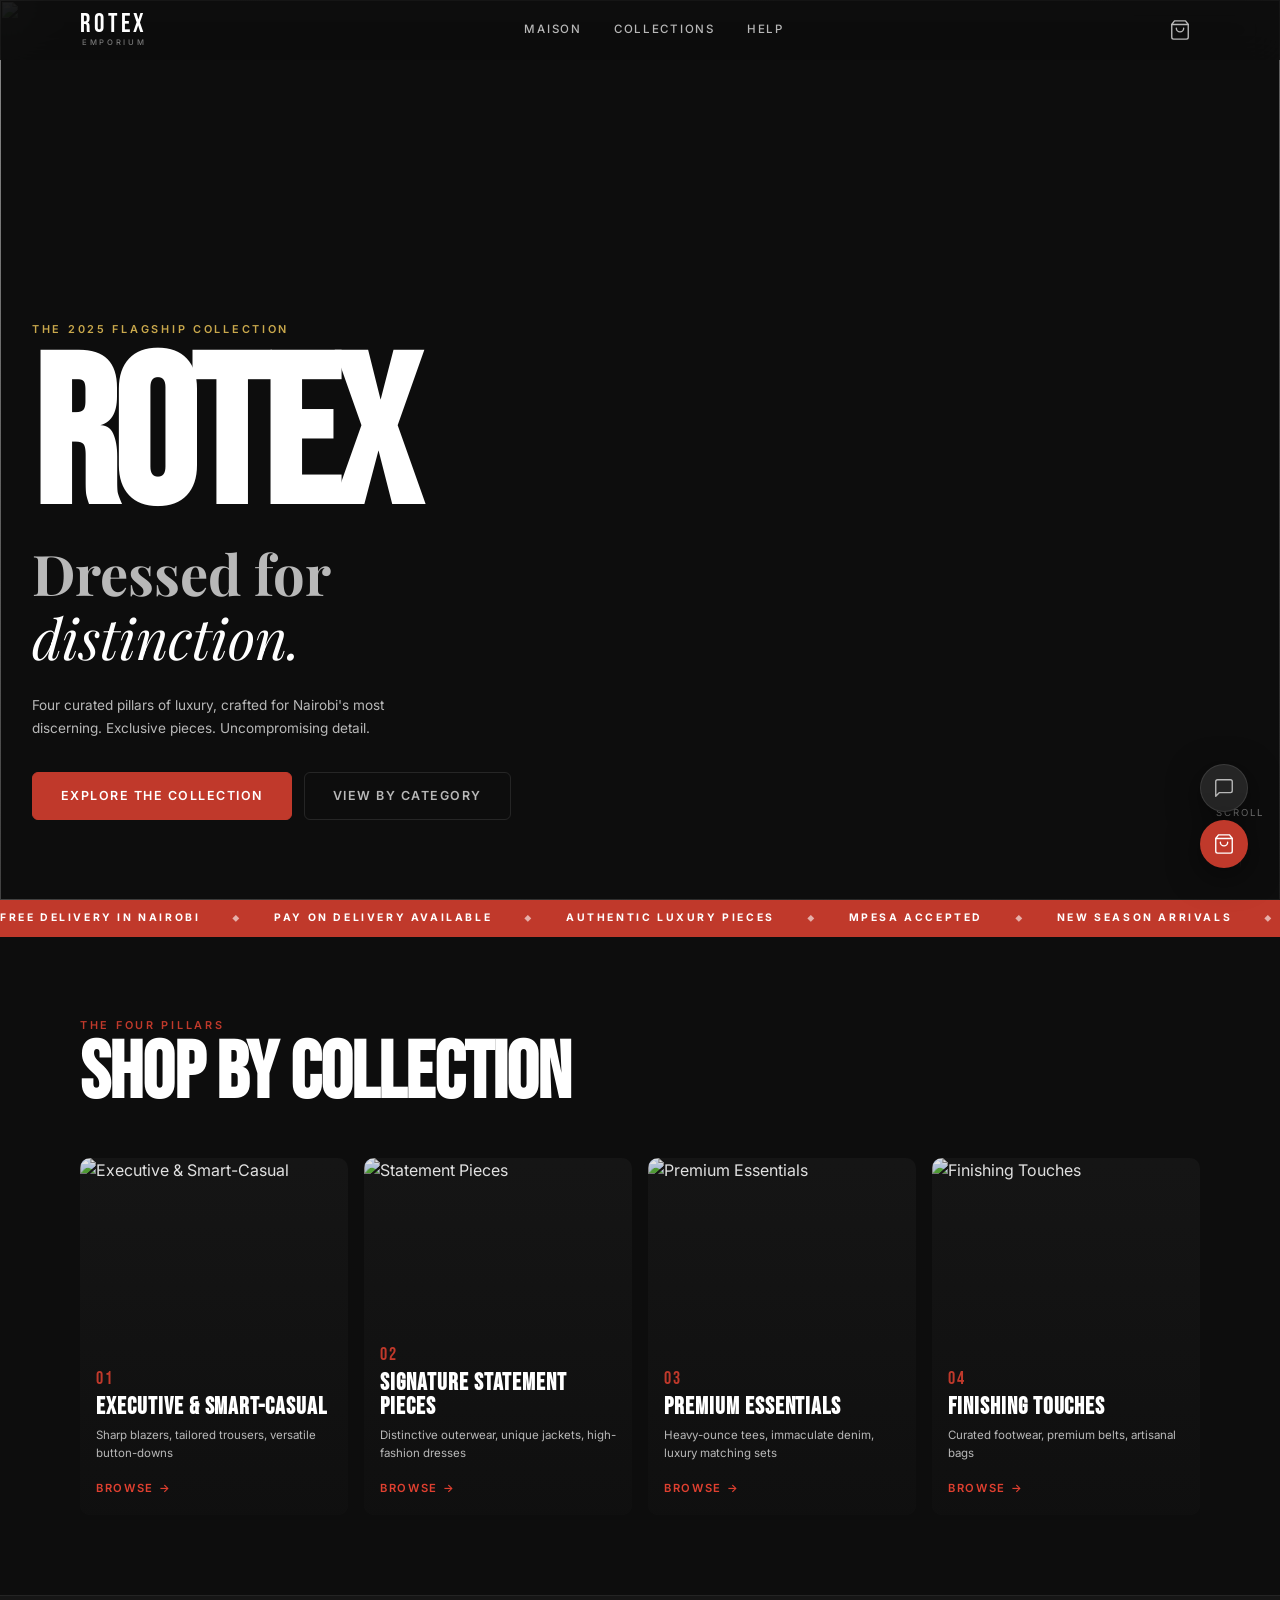
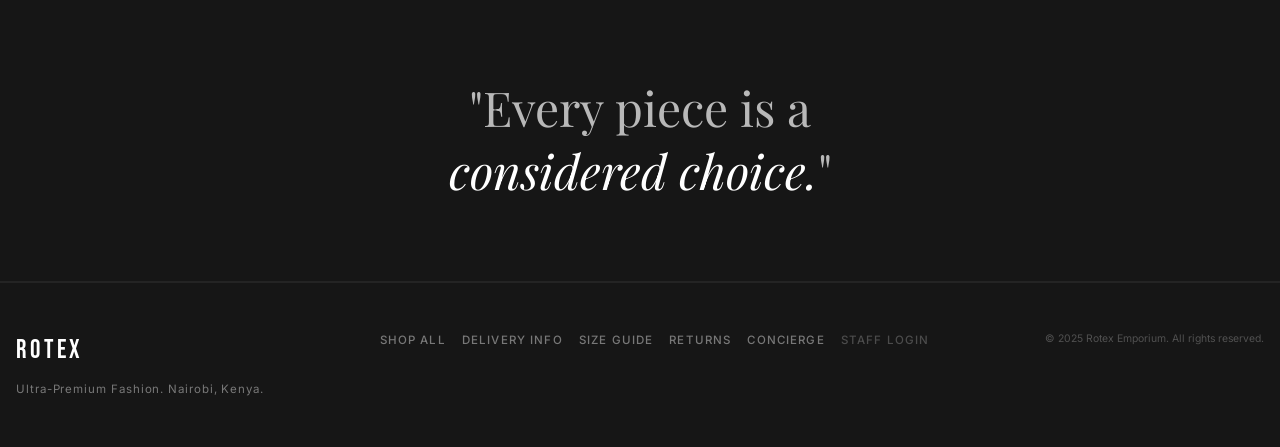
==== commit cd677224: "Add files via upload" ====
--- a/index.html
+++ b/index.html
@@ -153,10 +153,11 @@
       </div>
       <div class="footer-links">
         <a href="catalogue.html">Shop All</a>
-        <a href="#">Delivery Info</a>
-        <a href="#">Size Guide</a>
-        <a href="#">Returns</a>
+        <a href="delivery.html">Delivery Info</a>
+        <a href="size-guide.html">Size Guide</a>
+        <a href="#" id="footerReturnsBtn">Returns</a>
         <a href="#" id="footerSupportBtn">Concierge</a>
+        <a href="admin.html" class="footer-admin-link">Staff Login</a>
       </div>
       <p class="footer-copy">© 2025 Rotex Emporium. All rights reserved.</p>
     </div>
--- a/styles.css
+++ b/styles.css
@@ -93,6 +93,12 @@
 .bar { display:block; height:1.5px; background:var(--silver); border-radius:var(--r-pill); }
 
 /* ── HERO (index.html) ───────────────────────────────────── */
+/* ── 404 PAGE ────────────────────────────────────────────── */
+.notfound-main { min-height:70svh; display:flex; flex-direction:column; align-items:center; justify-content:center; text-align:center; padding:calc(var(--header-h) + 40px) 24px 40px; gap:14px; }
+.notfound-title { font-family:var(--font-d); font-size:clamp(2.4rem,10vw,4.5rem); letter-spacing:.02em; }
+.notfound-desc { font-size:.85rem; color:var(--silver-dim); max-width:400px; line-height:1.6; }
+.notfound-ctas { display:flex; flex-wrap:wrap; gap:12px; justify-content:center; margin-top:8px; }
+
 .hero { position:relative; height:100svh; min-height:580px; display:flex; align-items:flex-end; padding-top:var(--header-h); overflow:hidden; }
 .hero-bg { position:absolute; inset:0; }
 .hero-bg img { width:100%; height:100%; object-fit:cover; object-position:center 20%; }
@@ -146,6 +152,8 @@
 .footer-links a { font-size:.72rem; font-weight:500; letter-spacing:.1em; text-transform:uppercase; color:var(--silver-dim); transition:color var(--t-fast); }
 .footer-links a:hover { color:var(--white); }
 .footer-copy { font-size:.65rem; color:var(--silver-dim); opacity:.6; }
+.footer-admin-link { font-size:.72rem; font-weight:500; letter-spacing:.1em; text-transform:uppercase; color:var(--silver-dim); opacity:.55; transition:opacity var(--t-fast),color var(--t-fast); }
+.footer-admin-link:hover { opacity:1; color:var(--silver); }
 
 /* ── CART DRAWER ─────────────────────────────────────────── */
 .cart-overlay { position:fixed; inset:0; z-index:290; background:rgba(0,0,0,.7); opacity:0; pointer-events:none; transition:opacity var(--t-med); }
@@ -281,6 +289,38 @@
 .btn--add-cart:hover { background:var(--crimson); color:var(--white); border-color:var(--crimson); transform:translateY(-1px); }
 .btn--add-cart.added { background:var(--crimson-glow); color:var(--crimson-l); border-color:var(--crimson); }
 
+/* ── INFO PAGES (Delivery / Size Guide) ──────────────────── */
+.info-hero { padding:calc(var(--header-h) + 56px) 16px 40px; text-align:center; background:var(--surface); border-bottom:1px solid var(--border-sub); }
+.info-hero-content { max-width:560px; margin:0 auto; }
+.info-hero-title { font-family:var(--font-d); font-size:clamp(2.4rem,9vw,4rem); letter-spacing:.02em; margin:8px 0 12px; }
+.info-hero-desc { font-size:.85rem; color:var(--silver); line-height:1.6; }
+
+.info-main { max-width:960px; margin:0 auto; padding:56px 16px; }
+.info-grid { display:grid; grid-template-columns:1fr; gap:16px; margin-bottom:48px; }
+.info-card { background:var(--surface); border:1px solid var(--border-sub); border-radius:var(--r-md); padding:24px; display:flex; flex-direction:column; gap:10px; }
+.info-card-icon { width:44px; height:44px; border-radius:50%; background:var(--crimson-glow); border:1px solid var(--crimson); color:var(--crimson-l); display:flex; align-items:center; justify-content:center; }
+.info-card-title { font-family:var(--font-d); font-size:1.2rem; letter-spacing:.04em; }
+.info-card-body { font-size:.8rem; color:var(--silver-dim); line-height:1.6; }
+
+.info-note { background:var(--surface); border:1px solid var(--border-sub); border-radius:var(--r-md); padding:28px 24px; text-align:center; display:flex; flex-direction:column; align-items:center; gap:16px; }
+.info-note p { font-size:.85rem; color:var(--silver); line-height:1.6; max-width:440px; }
+.info-note-ctas { display:flex; flex-wrap:wrap; gap:12px; justify-content:center; }
+
+.size-table-wrap { margin-bottom:40px; }
+.size-table-title { font-family:var(--font-d); font-size:1.4rem; letter-spacing:.03em; margin-bottom:12px; }
+.size-table { width:100%; border-collapse:collapse; background:var(--surface); border:1px solid var(--border-sub); border-radius:var(--r-md); overflow:hidden; font-size:.8rem; }
+.size-table th { text-align:left; padding:10px 14px; font-size:.65rem; font-weight:600; letter-spacing:.1em; text-transform:uppercase; color:var(--silver-dim); background:var(--surface-up); border-bottom:1px solid var(--border-sub); }
+.size-table td { padding:9px 14px; border-bottom:1px solid var(--border-sub); color:var(--silver); }
+.size-table tr:last-child td { border-bottom:none; }
+
+@media (min-width:560px) {
+  .info-grid { grid-template-columns:1fr 1fr; }
+}
+@media (min-width:768px) {
+  .info-hero { padding:calc(var(--header-h) + 72px) 32px 56px; }
+  .info-main { padding:72px 32px; }
+}
+
 /* ── CATALOGUE HERO ──────────────────────────────────────── */
 .cat-hero { position:relative; height:clamp(280px,45vh,480px); display:flex; flex-direction:column; justify-content:flex-end; overflow:hidden; }
 .cat-hero-bg { position:absolute; inset:0; }
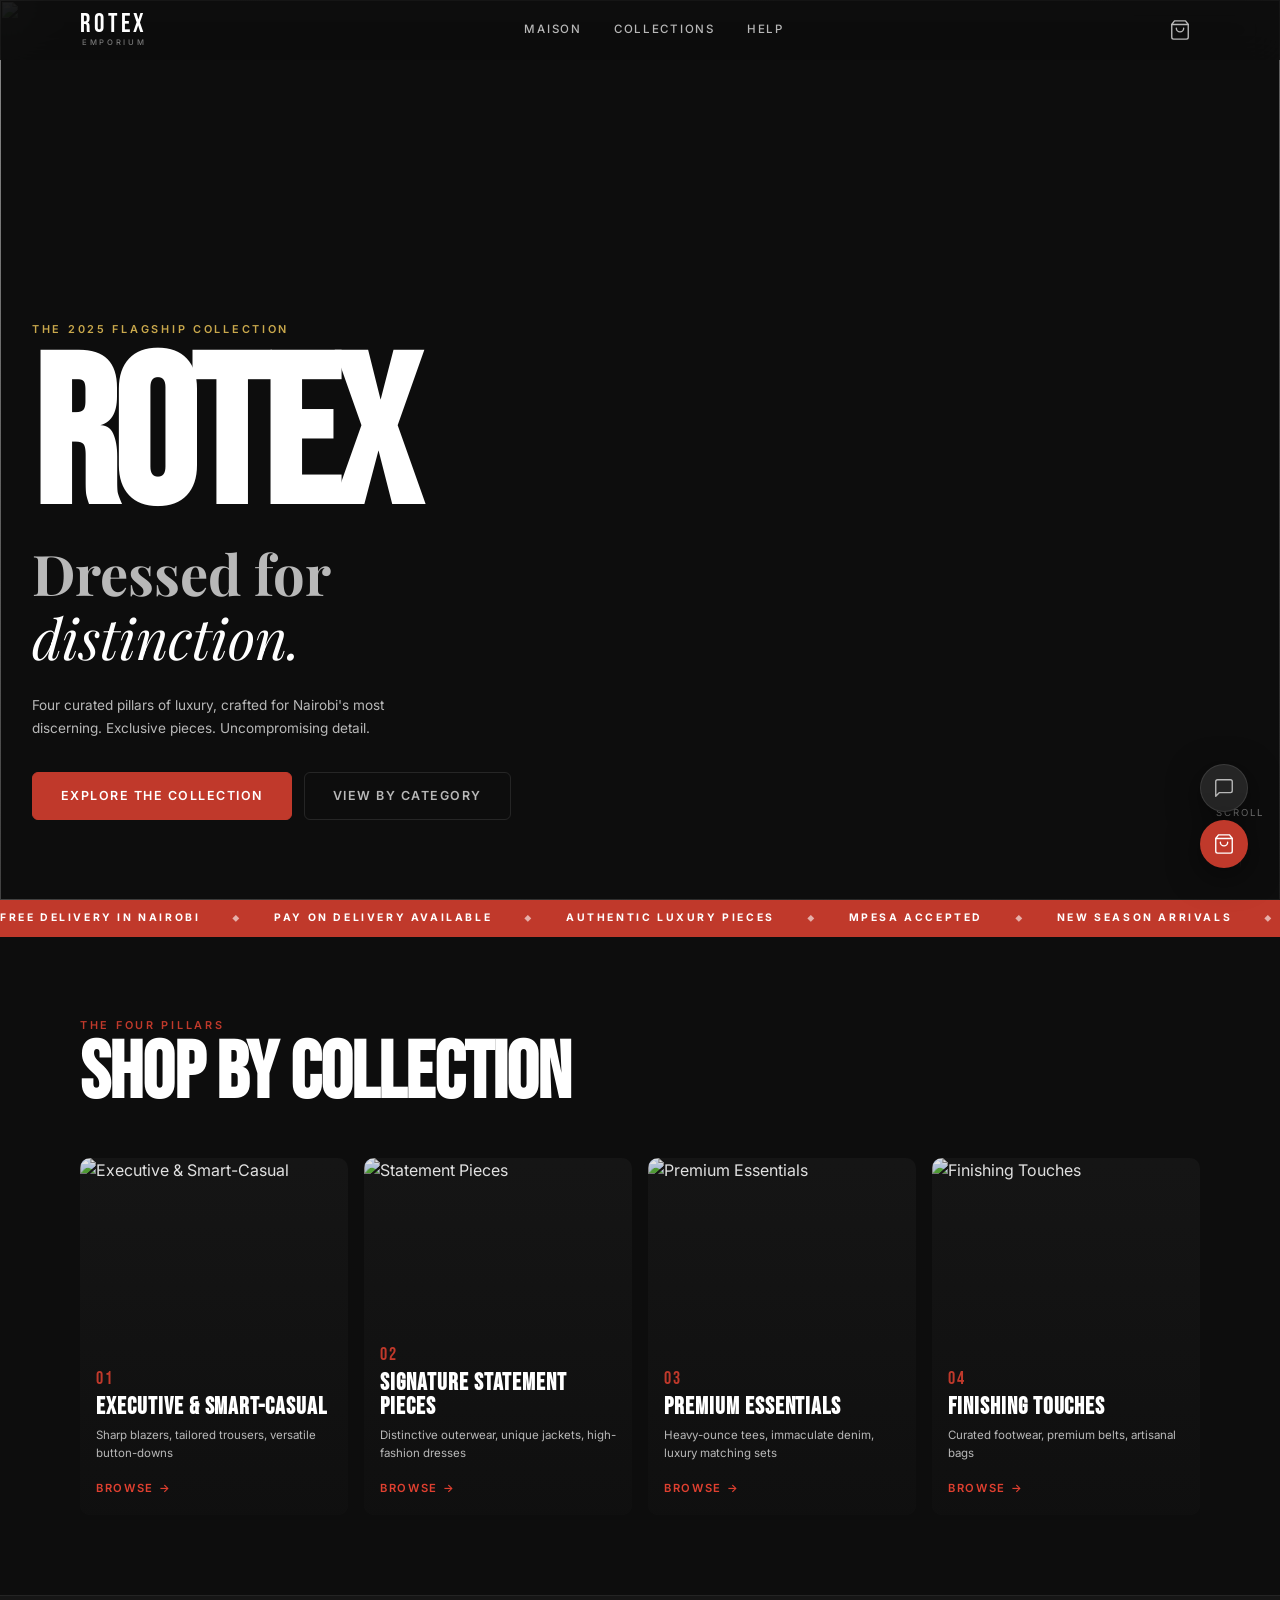
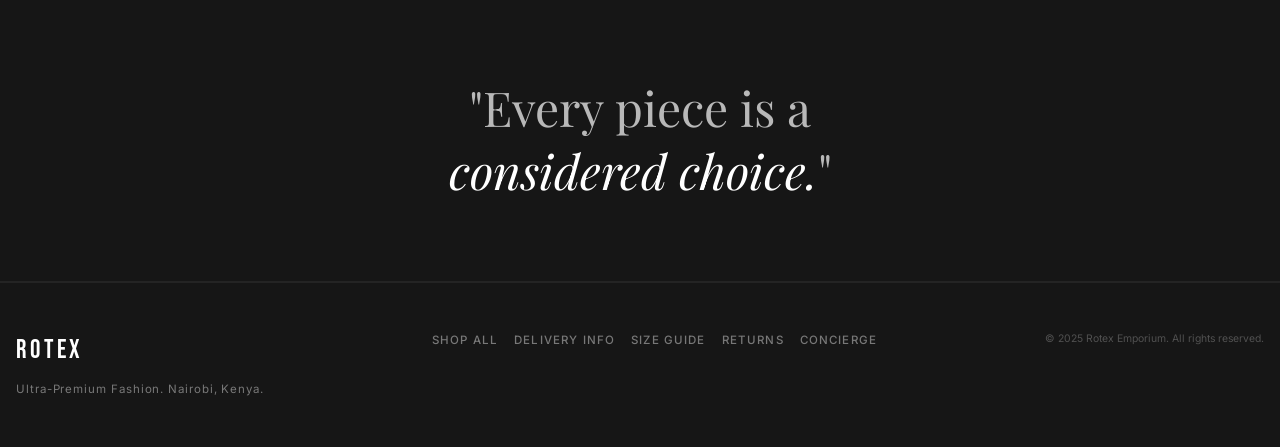
==== commit 20b834ab: "Add files via upload" ====
--- a/index.html
+++ b/index.html
@@ -153,11 +153,10 @@
       </div>
       <div class="footer-links">
         <a href="catalogue.html">Shop All</a>
-        <a href="delivery.html">Delivery Info</a>
-        <a href="size-guide.html">Size Guide</a>
-        <a href="#" id="footerReturnsBtn">Returns</a>
+        <a href="#">Delivery Info</a>
+        <a href="#">Size Guide</a>
+        <a href="#">Returns</a>
         <a href="#" id="footerSupportBtn">Concierge</a>
-        <a href="admin.html" class="footer-admin-link">Staff Login</a>
       </div>
       <p class="footer-copy">© 2025 Rotex Emporium. All rights reserved.</p>
     </div>
--- a/styles.css
+++ b/styles.css
@@ -93,12 +93,6 @@
 .bar { display:block; height:1.5px; background:var(--silver); border-radius:var(--r-pill); }
 
 /* ── HERO (index.html) ───────────────────────────────────── */
-/* ── 404 PAGE ────────────────────────────────────────────── */
-.notfound-main { min-height:70svh; display:flex; flex-direction:column; align-items:center; justify-content:center; text-align:center; padding:calc(var(--header-h) + 40px) 24px 40px; gap:14px; }
-.notfound-title { font-family:var(--font-d); font-size:clamp(2.4rem,10vw,4.5rem); letter-spacing:.02em; }
-.notfound-desc { font-size:.85rem; color:var(--silver-dim); max-width:400px; line-height:1.6; }
-.notfound-ctas { display:flex; flex-wrap:wrap; gap:12px; justify-content:center; margin-top:8px; }
-
 .hero { position:relative; height:100svh; min-height:580px; display:flex; align-items:flex-end; padding-top:var(--header-h); overflow:hidden; }
 .hero-bg { position:absolute; inset:0; }
 .hero-bg img { width:100%; height:100%; object-fit:cover; object-position:center 20%; }
@@ -152,8 +146,6 @@
 .footer-links a { font-size:.72rem; font-weight:500; letter-spacing:.1em; text-transform:uppercase; color:var(--silver-dim); transition:color var(--t-fast); }
 .footer-links a:hover { color:var(--white); }
 .footer-copy { font-size:.65rem; color:var(--silver-dim); opacity:.6; }
-.footer-admin-link { font-size:.72rem; font-weight:500; letter-spacing:.1em; text-transform:uppercase; color:var(--silver-dim); opacity:.55; transition:opacity var(--t-fast),color var(--t-fast); }
-.footer-admin-link:hover { opacity:1; color:var(--silver); }
 
 /* ── CART DRAWER ─────────────────────────────────────────── */
 .cart-overlay { position:fixed; inset:0; z-index:290; background:rgba(0,0,0,.7); opacity:0; pointer-events:none; transition:opacity var(--t-med); }
@@ -289,38 +281,6 @@
 .btn--add-cart:hover { background:var(--crimson); color:var(--white); border-color:var(--crimson); transform:translateY(-1px); }
 .btn--add-cart.added { background:var(--crimson-glow); color:var(--crimson-l); border-color:var(--crimson); }
 
-/* ── INFO PAGES (Delivery / Size Guide) ──────────────────── */
-.info-hero { padding:calc(var(--header-h) + 56px) 16px 40px; text-align:center; background:var(--surface); border-bottom:1px solid var(--border-sub); }
-.info-hero-content { max-width:560px; margin:0 auto; }
-.info-hero-title { font-family:var(--font-d); font-size:clamp(2.4rem,9vw,4rem); letter-spacing:.02em; margin:8px 0 12px; }
-.info-hero-desc { font-size:.85rem; color:var(--silver); line-height:1.6; }
-
-.info-main { max-width:960px; margin:0 auto; padding:56px 16px; }
-.info-grid { display:grid; grid-template-columns:1fr; gap:16px; margin-bottom:48px; }
-.info-card { background:var(--surface); border:1px solid var(--border-sub); border-radius:var(--r-md); padding:24px; display:flex; flex-direction:column; gap:10px; }
-.info-card-icon { width:44px; height:44px; border-radius:50%; background:var(--crimson-glow); border:1px solid var(--crimson); color:var(--crimson-l); display:flex; align-items:center; justify-content:center; }
-.info-card-title { font-family:var(--font-d); font-size:1.2rem; letter-spacing:.04em; }
-.info-card-body { font-size:.8rem; color:var(--silver-dim); line-height:1.6; }
-
-.info-note { background:var(--surface); border:1px solid var(--border-sub); border-radius:var(--r-md); padding:28px 24px; text-align:center; display:flex; flex-direction:column; align-items:center; gap:16px; }
-.info-note p { font-size:.85rem; color:var(--silver); line-height:1.6; max-width:440px; }
-.info-note-ctas { display:flex; flex-wrap:wrap; gap:12px; justify-content:center; }
-
-.size-table-wrap { margin-bottom:40px; }
-.size-table-title { font-family:var(--font-d); font-size:1.4rem; letter-spacing:.03em; margin-bottom:12px; }
-.size-table { width:100%; border-collapse:collapse; background:var(--surface); border:1px solid var(--border-sub); border-radius:var(--r-md); overflow:hidden; font-size:.8rem; }
-.size-table th { text-align:left; padding:10px 14px; font-size:.65rem; font-weight:600; letter-spacing:.1em; text-transform:uppercase; color:var(--silver-dim); background:var(--surface-up); border-bottom:1px solid var(--border-sub); }
-.size-table td { padding:9px 14px; border-bottom:1px solid var(--border-sub); color:var(--silver); }
-.size-table tr:last-child td { border-bottom:none; }
-
-@media (min-width:560px) {
-  .info-grid { grid-template-columns:1fr 1fr; }
-}
-@media (min-width:768px) {
-  .info-hero { padding:calc(var(--header-h) + 72px) 32px 56px; }
-  .info-main { padding:72px 32px; }
-}
-
 /* ── CATALOGUE HERO ──────────────────────────────────────── */
 .cat-hero { position:relative; height:clamp(280px,45vh,480px); display:flex; flex-direction:column; justify-content:flex-end; overflow:hidden; }
 .cat-hero-bg { position:absolute; inset:0; }
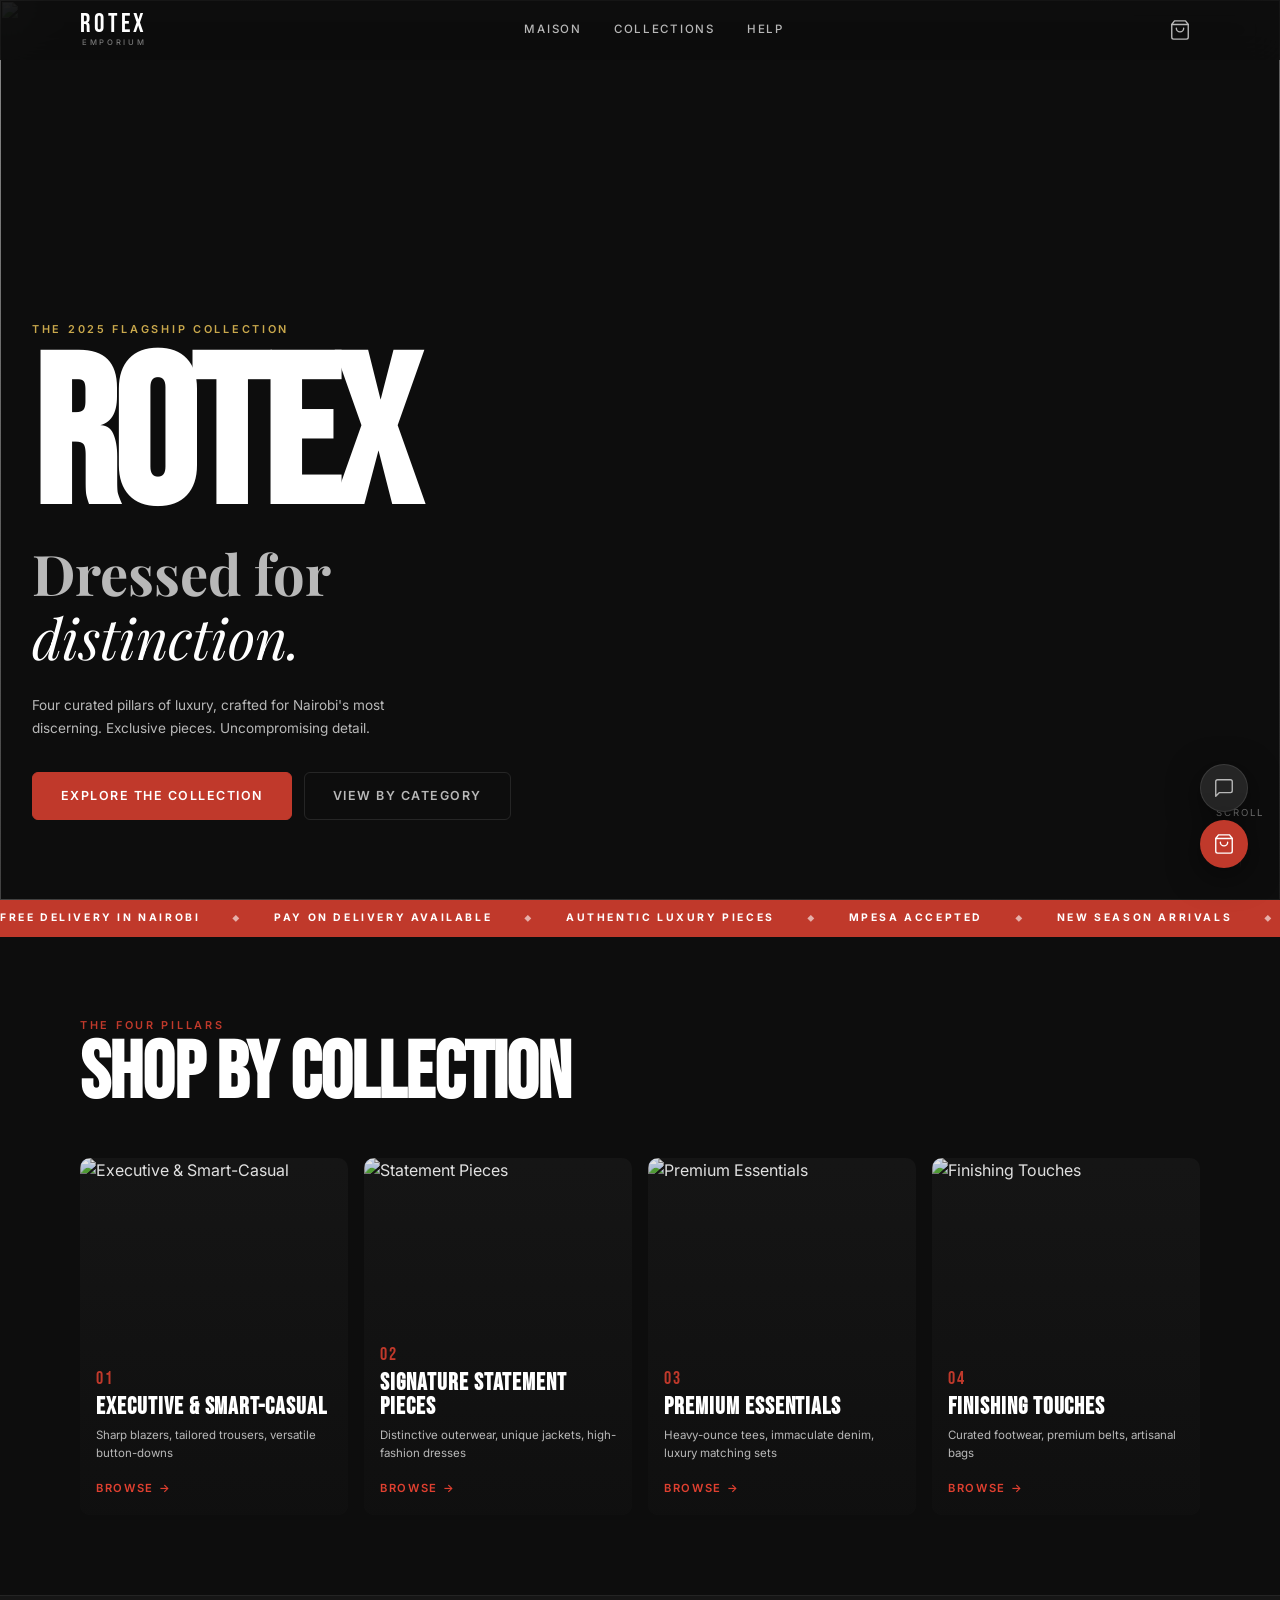
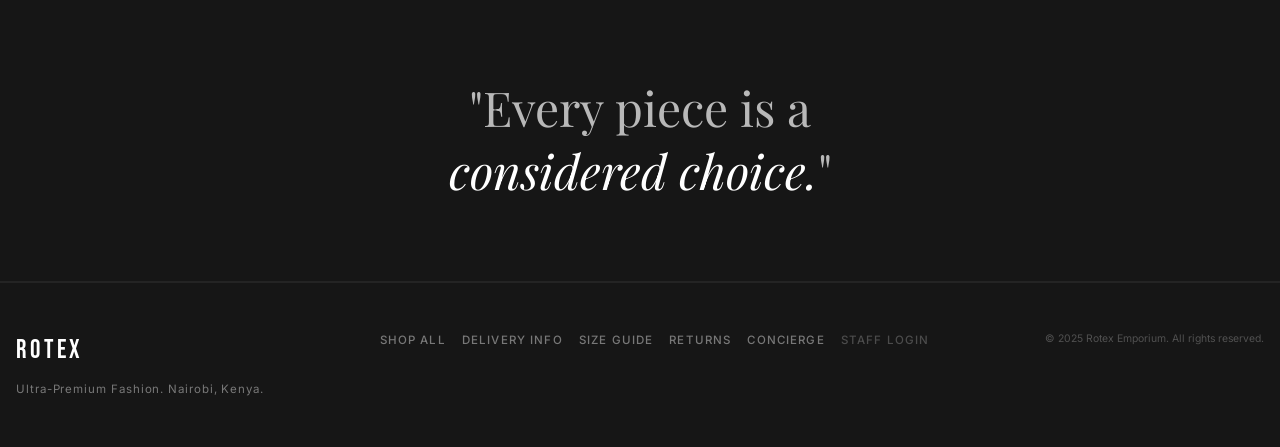
==== commit ddad9cbd: "Add files via upload" ====
--- a/index.html
+++ b/index.html
@@ -153,10 +153,11 @@
       </div>
       <div class="footer-links">
         <a href="catalogue.html">Shop All</a>
-        <a href="#">Delivery Info</a>
-        <a href="#">Size Guide</a>
-        <a href="#">Returns</a>
+        <a href="delivery.html">Delivery Info</a>
+        <a href="size-guide.html">Size Guide</a>
+        <a href="#" id="footerReturnsBtn">Returns</a>
         <a href="#" id="footerSupportBtn">Concierge</a>
+        <a href="admin.html" class="footer-admin-link">Staff Login</a>
       </div>
       <p class="footer-copy">© 2025 Rotex Emporium. All rights reserved.</p>
     </div>
--- a/styles.css
+++ b/styles.css
@@ -93,6 +93,12 @@
 .bar { display:block; height:1.5px; background:var(--silver); border-radius:var(--r-pill); }
 
 /* ── HERO (index.html) ───────────────────────────────────── */
+/* ── 404 PAGE ────────────────────────────────────────────── */
+.notfound-main { min-height:70svh; display:flex; flex-direction:column; align-items:center; justify-content:center; text-align:center; padding:calc(var(--header-h) + 40px) 24px 40px; gap:14px; }
+.notfound-title { font-family:var(--font-d); font-size:clamp(2.4rem,10vw,4.5rem); letter-spacing:.02em; }
+.notfound-desc { font-size:.85rem; color:var(--silver-dim); max-width:400px; line-height:1.6; }
+.notfound-ctas { display:flex; flex-wrap:wrap; gap:12px; justify-content:center; margin-top:8px; }
+
 .hero { position:relative; height:100svh; min-height:580px; display:flex; align-items:flex-end; padding-top:var(--header-h); overflow:hidden; }
 .hero-bg { position:absolute; inset:0; }
 .hero-bg img { width:100%; height:100%; object-fit:cover; object-position:center 20%; }
@@ -146,6 +152,8 @@
 .footer-links a { font-size:.72rem; font-weight:500; letter-spacing:.1em; text-transform:uppercase; color:var(--silver-dim); transition:color var(--t-fast); }
 .footer-links a:hover { color:var(--white); }
 .footer-copy { font-size:.65rem; color:var(--silver-dim); opacity:.6; }
+.footer-admin-link { font-size:.72rem; font-weight:500; letter-spacing:.1em; text-transform:uppercase; color:var(--silver-dim); opacity:.55; transition:opacity var(--t-fast),color var(--t-fast); }
+.footer-admin-link:hover { opacity:1; color:var(--silver); }
 
 /* ── CART DRAWER ─────────────────────────────────────────── */
 .cart-overlay { position:fixed; inset:0; z-index:290; background:rgba(0,0,0,.7); opacity:0; pointer-events:none; transition:opacity var(--t-med); }
@@ -281,6 +289,38 @@
 .btn--add-cart:hover { background:var(--crimson); color:var(--white); border-color:var(--crimson); transform:translateY(-1px); }
 .btn--add-cart.added { background:var(--crimson-glow); color:var(--crimson-l); border-color:var(--crimson); }
 
+/* ── INFO PAGES (Delivery / Size Guide) ──────────────────── */
+.info-hero { padding:calc(var(--header-h) + 56px) 16px 40px; text-align:center; background:var(--surface); border-bottom:1px solid var(--border-sub); }
+.info-hero-content { max-width:560px; margin:0 auto; }
+.info-hero-title { font-family:var(--font-d); font-size:clamp(2.4rem,9vw,4rem); letter-spacing:.02em; margin:8px 0 12px; }
+.info-hero-desc { font-size:.85rem; color:var(--silver); line-height:1.6; }
+
+.info-main { max-width:960px; margin:0 auto; padding:56px 16px; }
+.info-grid { display:grid; grid-template-columns:1fr; gap:16px; margin-bottom:48px; }
+.info-card { background:var(--surface); border:1px solid var(--border-sub); border-radius:var(--r-md); padding:24px; display:flex; flex-direction:column; gap:10px; }
+.info-card-icon { width:44px; height:44px; border-radius:50%; background:var(--crimson-glow); border:1px solid var(--crimson); color:var(--crimson-l); display:flex; align-items:center; justify-content:center; }
+.info-card-title { font-family:var(--font-d); font-size:1.2rem; letter-spacing:.04em; }
+.info-card-body { font-size:.8rem; color:var(--silver-dim); line-height:1.6; }
+
+.info-note { background:var(--surface); border:1px solid var(--border-sub); border-radius:var(--r-md); padding:28px 24px; text-align:center; display:flex; flex-direction:column; align-items:center; gap:16px; }
+.info-note p { font-size:.85rem; color:var(--silver); line-height:1.6; max-width:440px; }
+.info-note-ctas { display:flex; flex-wrap:wrap; gap:12px; justify-content:center; }
+
+.size-table-wrap { margin-bottom:40px; }
+.size-table-title { font-family:var(--font-d); font-size:1.4rem; letter-spacing:.03em; margin-bottom:12px; }
+.size-table { width:100%; border-collapse:collapse; background:var(--surface); border:1px solid var(--border-sub); border-radius:var(--r-md); overflow:hidden; font-size:.8rem; }
+.size-table th { text-align:left; padding:10px 14px; font-size:.65rem; font-weight:600; letter-spacing:.1em; text-transform:uppercase; color:var(--silver-dim); background:var(--surface-up); border-bottom:1px solid var(--border-sub); }
+.size-table td { padding:9px 14px; border-bottom:1px solid var(--border-sub); color:var(--silver); }
+.size-table tr:last-child td { border-bottom:none; }
+
+@media (min-width:560px) {
+  .info-grid { grid-template-columns:1fr 1fr; }
+}
+@media (min-width:768px) {
+  .info-hero { padding:calc(var(--header-h) + 72px) 32px 56px; }
+  .info-main { padding:72px 32px; }
+}
+
 /* ── CATALOGUE HERO ──────────────────────────────────────── */
 .cat-hero { position:relative; height:clamp(280px,45vh,480px); display:flex; flex-direction:column; justify-content:flex-end; overflow:hidden; }
 .cat-hero-bg { position:absolute; inset:0; }
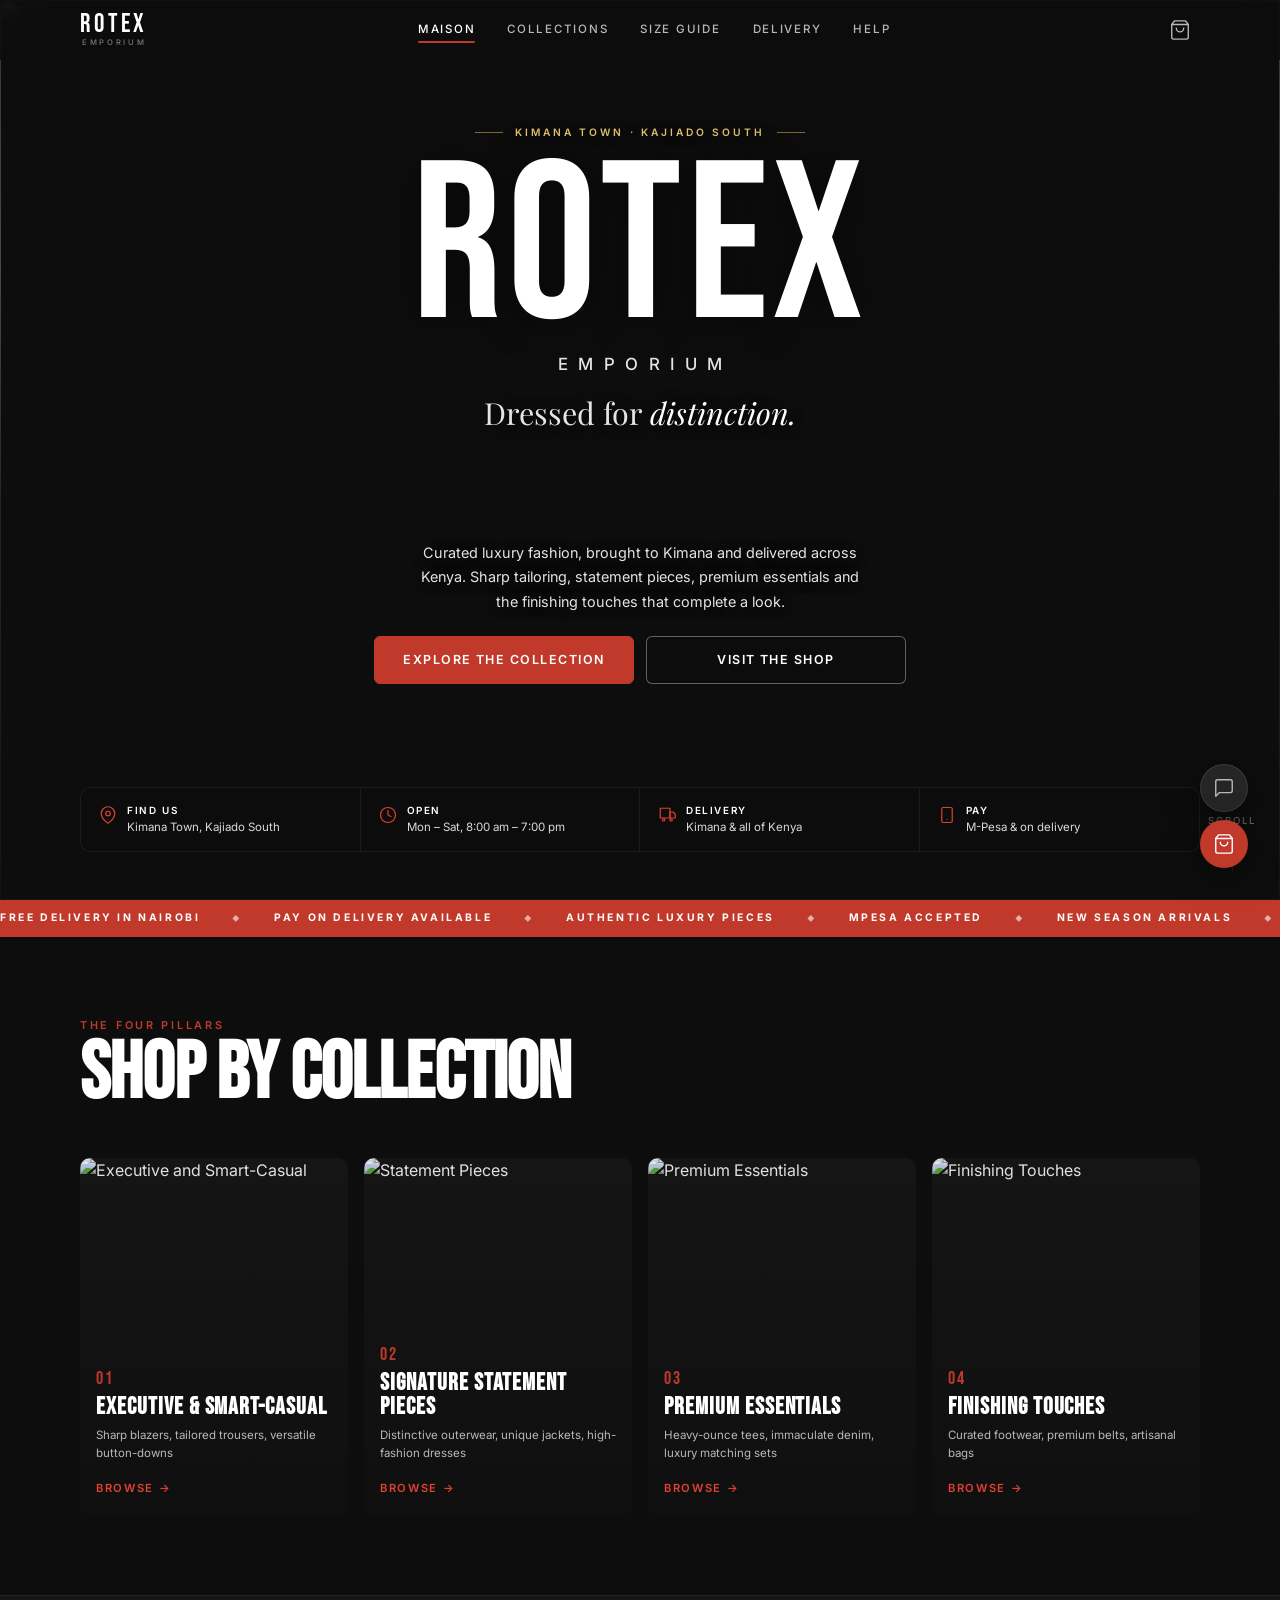
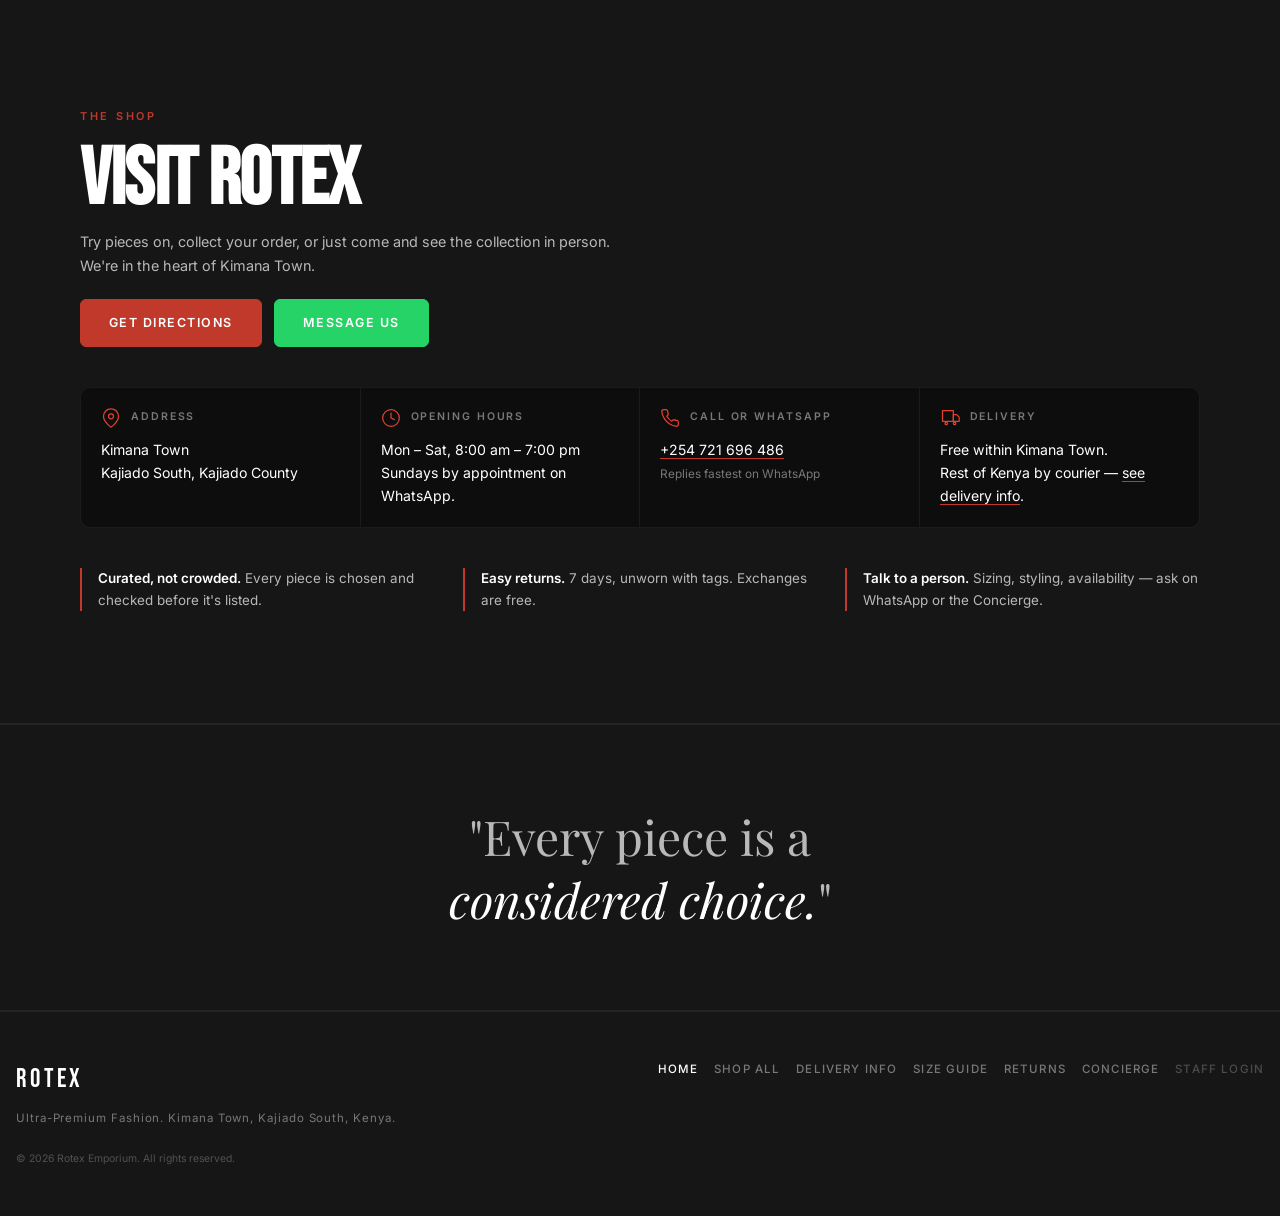
==== commit 0dde748f: "Kimana redesign, concierge FAQ, admin folder" ====
--- a/index.html
+++ b/index.html
@@ -3,30 +3,31 @@
 <head>
   <meta charset="UTF-8" />
   <meta name="viewport" content="width=device-width, initial-scale=1.0, viewport-fit=cover" />
-  <meta name="description" content="Rotex Emporium — Ultra-Premium Luxury Fashion. Nairobi's definitive digital flagship." />
+  <meta name="description" content="Rotex Emporium — Ultra-Premium Luxury Fashion. Kimana Town, Kajiado South. Delivered across Kenya." />
   <meta name="theme-color" content="#0D0D0D" />
-  <title>Rotex Emporium</title>
+  <title>Rotex Emporium — Luxury Fashion, Kimana Town</title>
   <link rel="preconnect" href="https://fonts.googleapis.com" />
   <link rel="preconnect" href="https://fonts.gstatic.com" crossorigin />
   <link href="https://fonts.googleapis.com/css2?family=Bebas+Neue&family=Inter:wght@400;500;600&family=Playfair+Display:ital,wght@0,700;1,400&display=swap" rel="stylesheet" />
-  <link rel="stylesheet" href="styles.css" />
+  <link rel="stylesheet" href="css/styles.css" />
 </head>
-<body>
-
-  <!-- ── HEADER ─────────────────────────────────────────────── -->
+<body class="page--home">
+
   <header class="site-header" id="siteHeader">
     <div class="header-inner">
-      <button class="menu-toggle" id="menuToggle" aria-label="Toggle navigation" aria-expanded="false">
+      <button class="menu-toggle" id="menuToggle" aria-label="Open menu" aria-expanded="false" aria-controls="mobileMenu">
         <span class="bar"></span><span class="bar"></span><span class="bar"></span>
       </button>
-      <a href="index.html" class="logo" aria-label="Rotex Emporium">
+      <a href="index.html" class="logo" aria-label="Rotex Emporium home">
         <span class="logo-main">ROTEX</span>
         <span class="logo-sub">EMPORIUM</span>
       </a>
       <nav class="header-nav" aria-label="Primary">
-        <a href="#hero"       class="nav-link">Maison</a>
-        <a href="#categories" class="nav-link">Collections</a>
-        <a href="#"           class="nav-link" id="headerSupportBtn">Help</a>
+        <a href="#hero" class="nav-link nav-link--active">Maison</a>
+        <a href="catalogue.html" class="nav-link">Collections</a>
+        <a href="size-guide.html" class="nav-link">Size Guide</a>
+        <a href="delivery.html" class="nav-link">Delivery</a>
+        <button class="nav-link nav-link-btn" id="headerSupportBtn" type="button">Help</button>
       </nav>
       <button class="header-cart-btn" id="headerCartBtn" aria-label="Open cart">
         <svg width="22" height="22" viewBox="0 0 24 24" fill="none" stroke="currentColor" stroke-width="1.5" stroke-linecap="round" stroke-linejoin="round"><path d="M6 2 3 6v14a2 2 0 0 0 2 2h14a2 2 0 0 0 2-2V6l-3-4z"/><line x1="3" y1="6" x2="21" y2="6"/><path d="M16 10a4 4 0 0 1-8 0"/></svg>
@@ -35,31 +36,78 @@
     </div>
   </header>
 
-  <!-- ── HERO ──────────────────────────────────────────────── -->
-  <section class="hero" id="hero" aria-label="Hero">
+  <div class="mobile-menu-overlay" id="mobileMenuOverlay"></div>
+  <aside class="mobile-menu" id="mobileMenu" aria-label="Site menu" aria-hidden="true">
+    <div class="mobile-menu-header">
+      <span class="logo-main">ROTEX</span>
+      <button class="icon-btn" id="mobileMenuClose" aria-label="Close menu">✕</button>
+    </div>
+    <nav class="mobile-menu-nav" aria-label="Mobile">
+      <p class="mobile-menu-group">Shop</p>
+        <a href="#hero" class="mobile-menu-link mobile-menu-link--active">Maison</a>
+        <a href="catalogue.html" class="mobile-menu-link">Collections</a>
+        <a href="size-guide.html" class="mobile-menu-link">Size Guide</a>
+        <a href="delivery.html" class="mobile-menu-link">Delivery</a>
+      <p class="mobile-menu-group">Help</p>
+      <button class="mobile-menu-link" id="mobileMenuReturnsBtn" type="button">Returns</button>
+      <button class="mobile-menu-link" id="mobileMenuSupportBtn" type="button">Chat with the Concierge</button>
+      <a class="mobile-menu-link" href="https://wa.me/254721696486?text=Hi%2C%20I%20need%20help%20with%20my%20Rotex%20order." target="_blank" rel="noopener noreferrer">WhatsApp us</a>
+    </nav>
+    <div class="mobile-menu-footer">Kimana Town, Kajiado South</div>
+  </aside>
+
+  <section class="hero" id="hero" aria-label="Rotex Emporium">
     <div class="hero-bg" aria-hidden="true">
       <img src="https://images.unsplash.com/photo-1490481651871-ab68de25d43d?w=1400&q=85&auto=format&fit=crop" alt="" loading="eager" fetchpriority="high" />
       <div class="hero-overlay"></div>
     </div>
-    <div class="hero-content">
-      <p class="eyebrow gold">The 2025 Flagship Collection</p>
-      <h1 class="hero-title">
-        <span class="hero-title-large">ROTEX</span>
-        <span class="hero-title-styled">Dressed for<br /><em>distinction.</em></span>
-      </h1>
-      <p class="hero-sub">Four curated pillars of luxury, crafted for Nairobi's most discerning. Exclusive pieces. Uncompromising detail.</p>
-      <div class="hero-ctas">
-        <a href="catalogue.html" class="btn btn--primary">Explore the Collection</a>
-        <a href="#categories"    class="btn btn--ghost">View by Category</a>
-      </div>
-    </div>
+
+    <div class="hero-inner">
+      <!-- BRAND FIRST: the wordmark sits at the top of the hero, where the eye lands -->
+      <div class="hero-brand">
+        <p class="hero-est"><span class="hero-est-rule" aria-hidden="true"></span>Kimana Town &middot; Kajiado South<span class="hero-est-rule" aria-hidden="true"></span></p>
+        <h1 class="hero-wordmark" aria-label="Rotex Emporium">
+          <span class="hero-wordmark-main">ROTEX</span>
+          <span class="hero-wordmark-sub">EMPORIUM</span>
+        </h1>
+        <p class="hero-tagline">Dressed for <em>distinction.</em></p>
+      </div>
+
+      <div class="hero-body">
+        <p class="hero-sub">Curated luxury fashion, brought to Kimana and delivered across Kenya. Sharp tailoring, statement pieces, premium essentials and the finishing touches that complete a look.</p>
+        <div class="hero-ctas">
+          <a href="catalogue.html" class="btn btn--primary">Explore the Collection</a>
+          <a href="#visit"         class="btn btn--ghost">Visit the Shop</a>
+        </div>
+      </div>
+
+      <!-- SHOP FACTS: who / where / when / how, visible without scrolling -->
+      <ul class="hero-facts" aria-label="Shop information">
+        <li class="hero-fact">
+          <span class="hero-fact-icon" aria-hidden="true"><svg width="18" height="18" viewBox="0 0 24 24" fill="none" stroke="currentColor" stroke-width="1.6" stroke-linecap="round" stroke-linejoin="round"><path d="M21 10c0 7-9 13-9 13s-9-6-9-13a9 9 0 0 1 18 0z"/><circle cx="12" cy="10" r="3"/></svg></span>
+          <span class="hero-fact-text"><strong>Find us</strong><span data-shop="town-area">Kimana Town, Kajiado South</span></span>
+        </li>
+        <li class="hero-fact">
+          <span class="hero-fact-icon" aria-hidden="true"><svg width="18" height="18" viewBox="0 0 24 24" fill="none" stroke="currentColor" stroke-width="1.6" stroke-linecap="round" stroke-linejoin="round"><circle cx="12" cy="12" r="10"/><polyline points="12 6 12 12 16 14"/></svg></span>
+          <span class="hero-fact-text"><strong>Open</strong><span data-shop="hours">Mon &ndash; Sat, 8am &ndash; 7pm</span></span>
+        </li>
+        <li class="hero-fact">
+          <span class="hero-fact-icon" aria-hidden="true"><svg width="18" height="18" viewBox="0 0 24 24" fill="none" stroke="currentColor" stroke-width="1.6" stroke-linecap="round" stroke-linejoin="round"><path d="M3 3h13v13H3z"/><path d="M16 8h4l3 3v5h-7V8z"/><circle cx="7.5" cy="18.5" r="1.5"/><circle cx="17.5" cy="18.5" r="1.5"/></svg></span>
+          <span class="hero-fact-text"><strong>Delivery</strong><span>Kimana &amp; all of Kenya</span></span>
+        </li>
+        <li class="hero-fact">
+          <span class="hero-fact-icon" aria-hidden="true"><svg width="18" height="18" viewBox="0 0 24 24" fill="none" stroke="currentColor" stroke-width="1.6" stroke-linecap="round" stroke-linejoin="round"><rect x="5" y="2" width="14" height="20" rx="2"/><line x1="12" y1="18" x2="12.01" y2="18"/></svg></span>
+          <span class="hero-fact-text"><strong>Pay</strong><span>M-Pesa &amp; on delivery</span></span>
+        </li>
+      </ul>
+    </div>
+
     <div class="hero-scroll-hint" aria-hidden="true">
       <span>Scroll</span>
       <div class="scroll-line"></div>
     </div>
   </section>
 
-  <!-- ── MARQUEE ────────────────────────────────────────────── -->
   <div class="marquee-strip" aria-hidden="true">
     <div class="marquee-track">
       <span>FREE DELIVERY IN NAIROBI</span><span class="dot">◆</span>
@@ -67,7 +115,6 @@
       <span>AUTHENTIC LUXURY PIECES</span><span class="dot">◆</span>
       <span>MPESA ACCEPTED</span><span class="dot">◆</span>
       <span>NEW SEASON ARRIVALS</span><span class="dot">◆</span>
-      <!-- duplicate for seamless loop -->
       <span>FREE DELIVERY IN NAIROBI</span><span class="dot">◆</span>
       <span>PAY ON DELIVERY AVAILABLE</span><span class="dot">◆</span>
       <span>AUTHENTIC LUXURY PIECES</span><span class="dot">◆</span>
@@ -76,7 +123,6 @@
     </div>
   </div>
 
-  <!-- ── CATEGORY PILLARS ───────────────────────────────────── -->
   <section class="categories-section" id="categories" aria-label="Shop by Category">
     <div class="categories-header">
       <p class="eyebrow crimson">The Four Pillars</p>
@@ -84,9 +130,9 @@
     </div>
     <div class="categories-grid">
 
-      <a href="catalogue.html?category=executive" class="category-card" aria-label="Executive & Smart-Casual">
+      <a href="catalogue.html?category=executive" class="category-card" aria-label="Executive and Smart-Casual">
         <div class="card-image">
-          <img src="https://images.unsplash.com/photo-1507679799987-c73779587ccf?w=600&q=80&auto=format&fit=crop" alt="Executive & Smart-Casual" loading="lazy" />
+          <img src="https://images.unsplash.com/photo-1507679799987-c73779587ccf?w=600&q=80&auto=format&fit=crop" alt="Executive and Smart-Casual" loading="lazy" />
           <div class="card-overlay"></div>
         </div>
         <div class="card-content">
@@ -139,31 +185,70 @@
     </div>
   </section>
 
-  <!-- ── BRAND STRIP ────────────────────────────────────────── -->
+  <!-- ── VISIT THE SHOP ─────────────────────────────────────── -->
+  <section class="visit-section" id="visit" aria-labelledby="visit-title">
+    <div class="visit-inner">
+      <div class="visit-head">
+        <p class="eyebrow crimson">The Shop</p>
+        <h2 class="section-title" id="visit-title">Visit Rotex</h2>
+        <p class="visit-lede">Try pieces on, collect your order, or just come and see the collection in person. We're in the heart of Kimana Town.</p>
+        <div class="visit-ctas">
+          <a class="btn btn--primary" id="visitDirections" href="https://www.google.com/maps/search/?api=1&amp;query=Kimana%20Town%2C%20Kajiado%20County%2C%20Kenya" target="_blank" rel="noopener noreferrer">Get directions</a>
+          <a class="btn btn--whatsapp" id="visitWhatsApp" href="https://wa.me/254721696486?text=Hi%20Rotex%2C%20I%27d%20like%20to%20visit%20the%20shop." target="_blank" rel="noopener noreferrer">Message us</a>
+        </div>
+      </div>
+
+      <dl class="visit-grid">
+        <div class="visit-card">
+          <dt><span class="visit-card-icon" aria-hidden="true"><svg width="20" height="20" viewBox="0 0 24 24" fill="none" stroke="currentColor" stroke-width="1.5" stroke-linecap="round" stroke-linejoin="round"><path d="M21 10c0 7-9 13-9 13s-9-6-9-13a9 9 0 0 1 18 0z"/><circle cx="12" cy="10" r="3"/></svg></span>Address</dt>
+          <dd><span data-shop="town">Kimana Town</span><br><span data-shop="area">Kajiado South, Kajiado County</span><br><span data-shop="landmark"></span></dd>
+        </div>
+        <div class="visit-card">
+          <dt><span class="visit-card-icon" aria-hidden="true"><svg width="20" height="20" viewBox="0 0 24 24" fill="none" stroke="currentColor" stroke-width="1.5" stroke-linecap="round" stroke-linejoin="round"><circle cx="12" cy="12" r="10"/><polyline points="12 6 12 12 16 14"/></svg></span>Opening hours</dt>
+          <dd><span data-shop="hours">Mon &ndash; Sat, 8:00 am &ndash; 7:00 pm</span><br><span data-shop="hoursNote"></span></dd>
+        </div>
+        <div class="visit-card">
+          <dt><span class="visit-card-icon" aria-hidden="true"><svg width="20" height="20" viewBox="0 0 24 24" fill="none" stroke="currentColor" stroke-width="1.5" stroke-linecap="round" stroke-linejoin="round"><path d="M22 16.92v3a2 2 0 0 1-2.18 2 19.79 19.79 0 0 1-8.63-3.07 19.5 19.5 0 0 1-6-6 19.79 19.79 0 0 1-3.07-8.67A2 2 0 0 1 4.11 2h3a2 2 0 0 1 2 1.72c.13.96.36 1.9.7 2.81a2 2 0 0 1-.45 2.11L8.09 9.91a16 16 0 0 0 6 6l1.27-1.27a2 2 0 0 1 2.11-.45c.91.34 1.85.57 2.81.7A2 2 0 0 1 22 16.92z"/></svg></span>Call or WhatsApp</dt>
+          <dd><a id="visitPhone" href="tel:+254721696486"><span data-shop="phone">+254 721 696 486</span></a><br><span class="visit-muted">Replies fastest on WhatsApp</span></dd>
+        </div>
+        <div class="visit-card">
+          <dt><span class="visit-card-icon" aria-hidden="true"><svg width="20" height="20" viewBox="0 0 24 24" fill="none" stroke="currentColor" stroke-width="1.5" stroke-linecap="round" stroke-linejoin="round"><path d="M3 3h13v13H3z"/><path d="M16 8h4l3 3v5h-7V8z"/><circle cx="7.5" cy="18.5" r="1.5"/><circle cx="17.5" cy="18.5" r="1.5"/></svg></span>Delivery</dt>
+          <dd>Free within <span data-shop="deliveryFreeArea">Kimana Town</span>.<br>Rest of Kenya by courier &mdash; <a href="delivery.html">see delivery info</a>.</dd>
+        </div>
+      </dl>
+
+      <ul class="visit-promise" aria-label="Our promise">
+        <li><strong>Curated, not crowded.</strong> Every piece is chosen and checked before it's listed.</li>
+        <li><strong>Easy returns.</strong> <span data-shop="returnDays">7</span> days, unworn with tags. Exchanges are free.</li>
+        <li><strong>Talk to a person.</strong> Sizing, styling, availability &mdash; ask on WhatsApp or the Concierge.</li>
+      </ul>
+    </div>
+  </section>
+
   <section class="brand-strip" aria-hidden="true">
     <p class="brand-quote">"Every piece is a<br /><em>considered choice.</em>"</p>
   </section>
 
-  <!-- ── FOOTER ─────────────────────────────────────────────── -->
   <footer class="site-footer">
     <div class="footer-inner">
       <div class="footer-brand">
         <span class="logo-main">ROTEX</span>
-        <p class="footer-tagline">Ultra-Premium Fashion. Nairobi, Kenya.</p>
+        <p class="footer-tagline">Ultra-Premium Fashion. Kimana Town, Kajiado South, Kenya.</p>
       </div>
       <div class="footer-links">
+        <a href="index.html" class="nav-link--active">Home</a>
         <a href="catalogue.html">Shop All</a>
         <a href="delivery.html">Delivery Info</a>
         <a href="size-guide.html">Size Guide</a>
-        <a href="#" id="footerReturnsBtn">Returns</a>
-        <a href="#" id="footerSupportBtn">Concierge</a>
-        <a href="admin.html" class="footer-admin-link">Staff Login</a>
-      </div>
-      <p class="footer-copy">© 2025 Rotex Emporium. All rights reserved.</p>
+        <button id="footerReturnsBtn" type="button">Returns</button>
+        <button id="footerSupportBtn" type="button">Concierge</button>
+        <a href="admin/admin.html" class="footer-admin-link">Staff Login</a>
+      </div>
+      <p class="footer-copy">© 2026 Rotex Emporium. All rights reserved.</p>
     </div>
   </footer>
 
-  <!-- ── SHARED: CART DRAWER ───────────────────────────────── -->
+  <!-- ── SHARED: CART DRAWER ─────────────────────────────── -->
   <div class="cart-overlay" id="cartOverlay"></div>
   <aside class="cart-drawer" id="cartDrawer" role="dialog" aria-label="Shopping cart" aria-hidden="true">
     <div class="cart-drawer-header">
@@ -187,7 +272,7 @@
     </div>
   </aside>
 
-  <!-- ── SHARED: CHECKOUT ──────────────────────────────────── -->
+  <!-- ── SHARED: CHECKOUT ────────────────────────────────── -->
   <div class="checkout-overlay" id="checkoutOverlay" role="dialog" aria-label="Checkout" aria-hidden="true">
     <div class="checkout-modal">
       <div class="checkout-modal-header">
@@ -203,7 +288,7 @@
         </div>
         <div class="form-group">
           <label class="form-label" for="customerLocation">Delivery Location</label>
-          <input class="form-input" type="text" id="customerLocation" placeholder="e.g. Westlands, Nairobi" autocomplete="street-address" required />
+          <input class="form-input" type="text" id="customerLocation" placeholder="e.g. Kimana Town, or your estate / town" autocomplete="street-address" required />
         </div>
         <div class="form-group">
           <label class="form-label" for="customerPhone">Phone Number</label>
@@ -214,12 +299,12 @@
           <textarea class="form-input form-textarea" id="customerNotes" placeholder="Special requests..."></textarea>
         </div>
         <button class="btn btn--primary btn--full btn--whatsapp" id="sendWhatsAppBtn">Send Order on WhatsApp</button>
-        <p class="checkout-disclaimer">You'll be redirected to WhatsApp to confirm. No payment required here.</p>
+        <p class="checkout-disclaimer">You'll be redirected to WhatsApp to confirm. No payment is taken on this site.</p>
       </div>
     </div>
   </div>
 
-  <!-- ── SHARED: AI CONCIERGE ──────────────────────────────── -->
+  <!-- ── SHARED: CONCIERGE ───────────────────────────────── -->
   <div class="concierge-overlay" id="conciergeOverlay"></div>
   <div class="concierge-modal" id="conciergeModal" role="dialog" aria-label="Rotex Concierge" aria-hidden="true">
     <div class="concierge-header">
@@ -233,12 +318,6 @@
       <button class="icon-btn" id="conciergeCloseBtn" aria-label="Close chat">✕</button>
     </div>
     <div class="concierge-body" id="conciergeBody" role="log" aria-live="polite"></div>
-    <div class="quick-replies" id="quickReplies">
-      <button class="quick-reply-btn" data-reply="What sizes do you carry?">Sizing</button>
-      <button class="quick-reply-btn" data-reply="How long does delivery take?">Delivery</button>
-      <button class="quick-reply-btn" data-reply="Do you accept M-Pesa?">Payment</button>
-      <button class="quick-reply-btn" data-reply="What is your return policy?">Returns</button>
-    </div>
     <div class="concierge-input-row">
       <input class="concierge-input" type="text" id="conciergeInput" placeholder="Ask anything..." aria-label="Type your message" />
       <button class="concierge-send-btn" id="conciergeSendBtn" aria-label="Send">
@@ -251,27 +330,18 @@
     </div>
   </div>
 
-  <!-- ── FABS ──────────────────────────────────────────────── -->
+  <!-- ── FABS ────────────────────────────────────────────── -->
   <div class="fab-group">
-    <button class="fab fab--support" id="fabSupportBtn" aria-label="Open concierge chat">
-      <svg width="22" height="22" viewBox="0 0 24 24" fill="none" stroke="currentColor" stroke-width="1.5" stroke-linecap="round" stroke-linejoin="round"><path d="M21 15a2 2 0 0 1-2 2H7l-4 4V5a2 2 0 0 1 2-2h14a2 2 0 0 1 2 2z"/></svg>
-    </button>
+    <button class="fab fab--support" id="fabSupportBtn" aria-label="Open concierge chat"><svg width="22" height="22" viewBox="0 0 24 24" fill="none" stroke="currentColor" stroke-width="1.5" stroke-linecap="round" stroke-linejoin="round"><path d="M21 15a2 2 0 0 1-2 2H7l-4 4V5a2 2 0 0 1 2-2h14a2 2 0 0 1 2 2z"/></svg></button>
     <button class="fab fab--cart" id="fabCartBtn" aria-label="Open cart">
       <svg width="22" height="22" viewBox="0 0 24 24" fill="none" stroke="currentColor" stroke-width="1.5" stroke-linecap="round" stroke-linejoin="round"><path d="M6 2 3 6v14a2 2 0 0 0 2 2h14a2 2 0 0 0 2-2V6l-3-4z"/><line x1="3" y1="6" x2="21" y2="6"/><path d="M16 10a4 4 0 0 1-8 0"/></svg>
       <span class="fab-badge" id="fabCartBadge" data-count="0">0</span>
     </button>
   </div>
 
-  <!-- ── MOBILE BOTTOM NAV ──────────────────────────────────── -->
   <nav class="bottom-nav" id="bottomNav" aria-label="Mobile navigation">
-    <a href="#hero"         class="bottom-nav-item active" aria-label="Home">
-      <svg width="22" height="22" viewBox="0 0 24 24" fill="none" stroke="currentColor" stroke-width="1.5" stroke-linecap="round" stroke-linejoin="round"><path d="m3 9 9-7 9 7v11a2 2 0 0 1-2 2H5a2 2 0 0 1-2-2z"/><polyline points="9 22 9 12 15 12 15 22"/></svg>
-      <span>Home</span>
-    </a>
-    <a href="catalogue.html" class="bottom-nav-item" aria-label="Collections">
-      <svg width="22" height="22" viewBox="0 0 24 24" fill="none" stroke="currentColor" stroke-width="1.5" stroke-linecap="round" stroke-linejoin="round"><rect x="2" y="3" width="20" height="14" rx="2"/><line x1="8" y1="21" x2="16" y2="21"/><line x1="12" y1="17" x2="12" y2="21"/></svg>
-      <span>Collections</span>
-    </a>
+    <a href="#hero" class="bottom-nav-item active" aria-label="Home"><svg width="22" height="22" viewBox="0 0 24 24" fill="none" stroke="currentColor" stroke-width="1.5" stroke-linecap="round" stroke-linejoin="round"><path d="m3 9 9-7 9 7v11a2 2 0 0 1-2 2H5a2 2 0 0 1-2-2z"/><polyline points="9 22 9 12 15 12 15 22"/></svg><span>Home</span></a>
+    <a href="catalogue.html" class="bottom-nav-item" aria-label="Collections"><svg width="22" height="22" viewBox="0 0 24 24" fill="none" stroke="currentColor" stroke-width="1.5" stroke-linecap="round" stroke-linejoin="round"><rect x="2" y="3" width="20" height="14" rx="2"/><line x1="8" y1="21" x2="16" y2="21"/><line x1="12" y1="17" x2="12" y2="21"/></svg><span>Collections</span></a>
     <button class="bottom-nav-item" id="bottomNavCartBtn" aria-label="Cart">
       <svg width="22" height="22" viewBox="0 0 24 24" fill="none" stroke="currentColor" stroke-width="1.5" stroke-linecap="round" stroke-linejoin="round"><path d="M6 2 3 6v14a2 2 0 0 0 2 2h14a2 2 0 0 0 2-2V6l-3-4z"/><line x1="3" y1="6" x2="21" y2="6"/><path d="M16 10a4 4 0 0 1-8 0"/></svg>
       <span class="bottom-nav-badge" id="bottomNavBadge" data-count="0">0</span>
@@ -283,9 +353,11 @@
     </button>
   </nav>
 
-  <div class="toast" id="toast" role="status" aria-live="assertive" aria-atomic="true"></div>
+  <div class="toast" id="toast" role="status" aria-live="polite" aria-atomic="true"></div>
 
   <script src="https://cdn.jsdelivr.net/npm/@supabase/supabase-js@2/dist/umd/supabase.min.js"></script>
-  <script src="script.js"></script>
+  <script src="js/config.js"></script>
+  <script src="js/faq.js"></script>
+  <script src="js/script.js"></script>
 </body>
 </html>
--- a/css/styles.css
+++ b/css/styles.css
@@ -0,0 +1,525 @@
+/* ═══════════════════════════════════════════════════════════
+   ROTEX EMPORIUM — css/styles.css
+   Ultra-Premium Luxury Fashion | Nairobi, Kenya
+   Flynn Technologies © 2025
+═══════════════════════════════════════════════════════════ */
+
+/* ── TOKENS ──────────────────────────────────────────────── */
+:root {
+  --obsidian:     #0D0D0D;
+  --surface:      #161616;
+  --surface-up:   #1E1E1E;
+  --surface-high: #252525;
+  --border:       rgba(255,255,255,0.10);
+  --border-sub:   rgba(255,255,255,0.06);
+  --crimson:      #C0392B;
+  --crimson-l:    #E04030;
+  --crimson-glow: rgba(192,57,43,0.12);
+  --white:        #FFFFFF;
+  --silver:       #B8B8B8;
+  --silver-dim:   #787878;
+  --gold:         #C9A84C;
+  --green:        #25D366;
+  --font-d: 'Bebas Neue','Arial Black',sans-serif;
+  --font-e: 'Playfair Display','Georgia',serif;
+  --font-b: 'Inter','Helvetica Neue',sans-serif;
+  --header-h: 60px;
+  --max-w:    1440px;
+  --r-sm: 6px; --r-md: 10px; --r-lg: 16px; --r-pill: 999px;
+  --t-fast: 180ms ease; --t-med: 300ms ease;
+  --sh-md: 0 8px 32px rgba(0,0,0,0.5);
+  --sh-lg: 0 20px 60px rgba(0,0,0,0.6);
+}
+
+/* ── RESET ───────────────────────────────────────────────── */
+*,*::before,*::after { box-sizing:border-box; margin:0; padding:0; }
+html  { font-size:16px; scroll-behavior:smooth; -webkit-text-size-adjust:100%; }
+body  { background:var(--obsidian); color:var(--white); font-family:var(--font-b); font-weight:400; line-height:1.6; -webkit-font-smoothing:antialiased; overflow-x:hidden; padding-bottom:64px; }
+img   { display:block; max-width:100%; }
+a     { color:inherit; text-decoration:none; }
+ul,ol { list-style:none; }
+button { background:none; border:none; cursor:pointer; font-family:inherit; font-size:inherit; color:inherit; -webkit-tap-highlight-color:transparent; }
+input,textarea { font-family:inherit; font-size:inherit; }
+
+/* Keyboard focus — visible on every interactive element */
+:focus-visible { outline:2px solid var(--crimson-l); outline-offset:2px; }
+.form-input:focus-visible, .concierge-input:focus-visible { outline:none; }
+
+/* Body scroll lock while an overlay is open */
+body.no-scroll { overflow:hidden; }
+
+/* ── TYPOGRAPHY HELPERS ──────────────────────────────────── */
+.eyebrow { font-size:.68rem; font-weight:600; letter-spacing:.25em; text-transform:uppercase; margin-bottom:4px; }
+.eyebrow.crimson { color:var(--crimson); }
+.eyebrow.gold    { color:var(--gold); }
+.section-title   { font-family:var(--font-d); font-size:clamp(2.2rem,8vw,5rem); letter-spacing:-.01em; line-height:.9; }
+
+/* ── BUTTONS ─────────────────────────────────────────────── */
+.btn { display:inline-flex; align-items:center; justify-content:center; gap:8px; padding:13px 28px; font-size:.78rem; font-weight:600; letter-spacing:.12em; text-transform:uppercase; border-radius:var(--r-sm); border:1px solid transparent; cursor:pointer; transition:background var(--t-fast),color var(--t-fast),border-color var(--t-fast),transform var(--t-fast),box-shadow var(--t-fast); white-space:nowrap; }
+.btn--primary { background:var(--crimson); color:var(--white); border-color:var(--crimson); }
+.btn--primary:hover { background:var(--crimson-l); border-color:var(--crimson-l); transform:translateY(-1px); box-shadow:0 6px 20px rgba(192,57,43,.4); }
+.btn--ghost   { background:transparent; color:var(--silver); border-color:var(--border); }
+.btn--ghost:hover { color:var(--white); border-color:var(--silver-dim); background:var(--surface); }
+.btn--whatsapp { background:var(--green); border-color:var(--green); color:var(--white); }
+.btn--whatsapp:hover { background:#1faf55; transform:translateY(-1px); box-shadow:0 6px 20px rgba(37,211,102,.3); }
+.btn--sm   { padding:8px 16px; font-size:.7rem; }
+.btn--full { width:100%; }
+.btn:disabled { opacity:.6; cursor:not-allowed; transform:none !important; box-shadow:none !important; }
+
+/* ── ICON BUTTON ─────────────────────────────────────────── */
+.icon-btn { display:flex; align-items:center; justify-content:center; width:36px; height:36px; border-radius:var(--r-sm); color:var(--silver); transition:color var(--t-fast),background var(--t-fast); }
+.icon-btn:hover { color:var(--white); background:var(--surface-up); }
+
+/* ── HEADER ──────────────────────────────────────────────── */
+.site-header { position:fixed; top:0; left:0; right:0; z-index:200; height:var(--header-h); background:rgba(13,13,13,.85); backdrop-filter:blur(20px); -webkit-backdrop-filter:blur(20px); border-bottom:1px solid transparent; transition:background var(--t-med),border-color var(--t-med),box-shadow var(--t-med); }
+.page--home .site-header:not(.scrolled) .logo { opacity:0; pointer-events:none; }
+.logo { transition:opacity var(--t-med); }
+.site-header.scrolled { background:rgba(13,13,13,.97); border-bottom-color:var(--border-sub); box-shadow:0 4px 24px rgba(0,0,0,.5); }
+.header-inner { display:flex; align-items:center; justify-content:space-between; height:100%; padding:0 16px; max-width:var(--max-w); margin:0 auto; gap:12px; }
+
+/* ── LOGO ────────────────────────────────────────────────── */
+.logo { display:flex; flex-direction:column; align-items:center; line-height:1; flex-shrink:0; }
+.logo-main { font-family:var(--font-d); font-size:1.6rem; letter-spacing:.15em; }
+.logo-sub  { font-size:.48rem; font-weight:500; letter-spacing:.35em; text-transform:uppercase; color:var(--silver-dim); margin-top:1px; }
+
+/* ── HEADER NAV ──────────────────────────────────────────── */
+.header-nav { display:none; align-items:center; gap:32px; }
+.nav-link { font-size:.72rem; font-weight:500; letter-spacing:.15em; text-transform:uppercase; color:var(--silver); position:relative; transition:color var(--t-fast); }
+.nav-link::after { content:''; position:absolute; bottom:-4px; left:0; right:0; height:1px; background:var(--crimson); border-radius:var(--r-pill); transform:scaleX(0); transition:transform var(--t-fast); transform-origin:left; }
+.nav-link:hover, .nav-link--active { color:var(--white); }
+.nav-link:hover::after, .nav-link--active::after { transform:scaleX(1); }
+.nav-link--active::after { height:1.5px; }
+
+/* ── HEADER CART BUTTON ──────────────────────────────────── */
+.header-cart-btn { position:relative; display:flex; align-items:center; justify-content:center; width:40px; height:40px; border-radius:var(--r-sm); color:var(--silver); transition:color var(--t-fast),background var(--t-fast); flex-shrink:0; }
+.header-cart-btn:hover { color:var(--white); background:var(--surface); }
+.cart-badge { position:absolute; top:4px; right:4px; min-width:16px; height:16px; padding:0 4px; background:var(--crimson); color:var(--white); font-size:.6rem; font-weight:700; border-radius:var(--r-pill); display:flex; align-items:center; justify-content:center; transition:transform var(--t-fast); }
+.cart-badge[data-count="0"] { transform:scale(0); opacity:0; }
+
+/* ── MENU TOGGLE (hamburger) ─────────────────────────────── */
+.menu-toggle { display:flex; flex-direction:column; justify-content:center; gap:5px; width:36px; height:36px; padding:6px; border-radius:var(--r-sm); transition:background var(--t-fast); flex-shrink:0; }
+.menu-toggle:hover { background:var(--surface); }
+.bar { display:block; height:1.5px; background:var(--silver); border-radius:var(--r-pill); transition:transform var(--t-med), opacity var(--t-fast), background var(--t-fast); }
+.menu-toggle[aria-expanded="true"] .bar { background:var(--white); }
+.menu-toggle[aria-expanded="true"] .bar:nth-child(1) { transform:translateY(6.5px) rotate(45deg); }
+.menu-toggle[aria-expanded="true"] .bar:nth-child(2) { opacity:0; }
+.menu-toggle[aria-expanded="true"] .bar:nth-child(3) { transform:translateY(-6.5px) rotate(-45deg); }
+
+/* ── MOBILE MENU DRAWER (opened by the hamburger) ────────── */
+.mobile-menu-overlay { position:fixed; inset:0; z-index:250; background:rgba(0,0,0,.7); opacity:0; pointer-events:none; transition:opacity var(--t-med); }
+.mobile-menu-overlay.active { opacity:1; pointer-events:all; }
+.mobile-menu { position:fixed; top:0; left:0; bottom:0; z-index:260; width:min(84vw,320px); background:var(--surface); border-right:1px solid var(--border); display:flex; flex-direction:column; transform:translateX(-100%); visibility:hidden; transition:transform var(--t-med), visibility 0s linear var(--t-med); }
+.mobile-menu.open { transform:translateX(0); visibility:visible; transition:transform var(--t-med), visibility 0s; }
+.mobile-menu-header { display:flex; align-items:center; justify-content:space-between; padding:16px 20px; border-bottom:1px solid var(--border-sub); height:var(--header-h); flex-shrink:0; }
+.mobile-menu-nav { flex:1; overflow-y:auto; padding:12px 12px 24px; display:flex; flex-direction:column; gap:2px; }
+.mobile-menu-group { font-size:.6rem; font-weight:600; letter-spacing:.22em; text-transform:uppercase; color:var(--silver-dim); padding:16px 12px 6px; }
+.mobile-menu-link { display:flex; align-items:center; width:100%; text-align:left; padding:13px 12px; font-size:.85rem; font-weight:500; letter-spacing:.06em; color:var(--silver); border-radius:var(--r-sm); transition:color var(--t-fast), background var(--t-fast); }
+.mobile-menu-link:hover { color:var(--white); background:var(--surface-up); }
+.mobile-menu-link--active { color:var(--white); background:var(--crimson-glow); box-shadow:inset 2px 0 0 var(--crimson); }
+.mobile-menu-footer { padding:16px 20px; border-top:1px solid var(--border-sub); font-size:.68rem; color:var(--silver-dim); }
+
+/* Keep the drawer off desktop, where the inline nav is used instead */
+@media (min-width:768px) { .mobile-menu, .mobile-menu-overlay { display:none; } }
+
+/* Inline nav "links" that are really buttons (Help, Returns, Concierge) */
+.nav-link-btn { font-family:var(--font-b); font-size:.72rem; font-weight:500; letter-spacing:.15em; text-transform:uppercase; color:var(--silver); cursor:pointer; padding:0; background:none; }
+.nav-link-btn:hover { color:var(--white); }
+.footer-links button { font-size:.72rem; font-weight:500; letter-spacing:.1em; text-transform:uppercase; color:var(--silver-dim); transition:color var(--t-fast); }
+.footer-links button:hover { color:var(--white); }
+
+/* ── 404 PAGE ────────────────────────────────────────────── */
+.notfound-main { min-height:70svh; display:flex; flex-direction:column; align-items:center; justify-content:center; text-align:center; padding:calc(var(--header-h) + 40px) 24px 40px; gap:14px; }
+.notfound-title { font-family:var(--font-d); font-size:clamp(2.4rem,10vw,4.5rem); letter-spacing:.02em; }
+.notfound-desc { font-size:.85rem; color:var(--silver-dim); max-width:400px; line-height:1.6; }
+.notfound-ctas { display:flex; flex-wrap:wrap; gap:12px; justify-content:center; margin-top:8px; }
+
+/* ── HERO (index.html) ───────────────────────────────────── */
+/* Brand-first: wordmark at the TOP, body + facts below. No dead space above the text. */
+.hero { position:relative; display:flex; flex-direction:column; min-height:calc(100svh - 64px); padding-top:var(--header-h); overflow:hidden; }
+.hero-bg { position:absolute; inset:0; }
+.hero-bg img { width:100%; height:100%; object-fit:cover; object-position:center 35%; }
+.hero-overlay { position:absolute; inset:0; background:
+    linear-gradient(180deg,rgba(13,13,13,.78) 0%,rgba(13,13,13,.66) 30%,rgba(13,13,13,.86) 55%,rgba(13,13,13,.96) 100%); }
+
+.hero-inner { position:relative; z-index:1; flex:1; display:flex; flex-direction:column; justify-content:space-between; gap:28px;
+    width:100%; max-width:var(--max-w); margin:0 auto; padding:36px 20px 28px; padding-right:20px; }
+
+.hero-brand { text-align:center; padding:0 4px; }
+.hero-est { display:flex; align-items:center; justify-content:center; gap:12px; font-size:.64rem; font-weight:600; letter-spacing:.28em; text-transform:uppercase; color:#E2C170; margin-bottom:14px; text-shadow:0 1px 10px rgba(0,0,0,.6); }
+.hero-est-rule { display:block; width:28px; height:1px; background:var(--gold); opacity:.6; }
+
+.hero-wordmark { display:flex; flex-direction:column; align-items:center; line-height:.86; font-weight:400; }
+.hero-wordmark-main { font-family:var(--font-d); font-size:clamp(4.2rem,24vw,14rem); letter-spacing:.02em; text-shadow:0 4px 40px rgba(0,0,0,.45); max-width:100%; }
+.hero-wordmark-sub  { font-size:clamp(.7rem,2.6vw,1.05rem); font-weight:500; letter-spacing:.62em; text-transform:uppercase; color:#E4E4E4; margin-top:10px; padding-left:.62em; }
+.hero-tagline { font-family:var(--font-e); font-size:clamp(1.15rem,4.2vw,1.9rem); color:#E4E4E4; margin-top:18px; text-shadow:0 1px 14px rgba(0,0,0,.6); }
+.hero-tagline em { color:var(--white); font-style:italic; }
+
+.hero-body { display:flex; flex-direction:column; align-items:center; text-align:center; gap:22px; }
+.hero-sub  { font-size:.9rem; color:#E4E4E4; text-shadow:0 1px 12px rgba(0,0,0,.6); line-height:1.7; max-width:440px; }
+.hero-ctas { display:flex; flex-wrap:wrap; justify-content:center; gap:12px; width:100%; }
+.hero-ctas .btn { flex:1 1 200px; max-width:260px; }
+.hero-ctas .btn--ghost { color:var(--white); background:rgba(13,13,13,.55); border-color:rgba(255,255,255,.35); backdrop-filter:blur(6px); -webkit-backdrop-filter:blur(6px); }
+.hero-ctas .btn--ghost:hover { background:rgba(13,13,13,.8); border-color:var(--white); }
+
+/* Facts band: one hairline-divided strip, not four boxed cards */
+.hero-facts { display:grid; grid-template-columns:1fr 1fr; border-top:1px solid var(--border); background:rgba(13,13,13,.55); backdrop-filter:blur(10px); -webkit-backdrop-filter:blur(10px); border-radius:var(--r-md); overflow:hidden; border:1px solid var(--border-sub); }
+.hero-fact { display:flex; align-items:flex-start; gap:10px; padding:14px 14px; border-bottom:1px solid var(--border-sub); }
+.hero-fact:nth-child(odd)  { border-right:1px solid var(--border-sub); }
+.hero-fact:nth-last-child(-n+2) { border-bottom:none; }
+.hero-fact-icon { color:var(--crimson-l); flex-shrink:0; margin-top:2px; }
+.hero-fact-text { display:flex; flex-direction:column; gap:1px; min-width:0; font-size:.72rem; line-height:1.4; color:#DADADA; }
+.hero-fact-text strong { font-size:.62rem; font-weight:600; letter-spacing:.16em; text-transform:uppercase; color:var(--white); }
+
+.hero-scroll-hint { display:none; }
+.scroll-line { width:1px; height:40px; background:linear-gradient(to bottom,var(--silver-dim),transparent); animation:scrollPulse 2s ease-in-out infinite; }
+@keyframes scrollPulse { 0%,100%{opacity:.4;transform:scaleY(1)} 50%{opacity:1;transform:scaleY(1.15)} }
+
+/* ── MARQUEE ─────────────────────────────────────────────── */
+.marquee-strip { background:var(--crimson); overflow:hidden; padding:10px 0; }
+.marquee-track { display:flex; align-items:center; gap:32px; white-space:nowrap; animation:marquee 28s linear infinite; width:max-content; }
+.marquee-track span { font-size:.65rem; font-weight:700; letter-spacing:.25em; text-transform:uppercase; flex-shrink:0; }
+.marquee-track .dot { font-size:.45rem; opacity:.6; }
+@keyframes marquee { from{transform:translateX(0)} to{transform:translateX(-50%)} }
+
+/* ── CATEGORIES (index.html) ─────────────────────────────── */
+.categories-section { padding:80px 16px; max-width:var(--max-w); margin:0 auto; }
+.categories-header  { margin-bottom:48px; }
+.categories-grid    { display:grid; grid-template-columns:1fr 1fr; gap:12px; }
+.category-card { position:relative; overflow:hidden; border-radius:var(--r-md); aspect-ratio:3/4; display:block; background:var(--surface); }
+.category-card:nth-child(1) { grid-row:span 2; aspect-ratio:auto; min-height:420px; }
+.card-image { position:absolute; inset:0; }
+.card-image img { width:100%; height:100%; object-fit:cover; transition:transform 600ms ease; }
+.category-card:hover .card-image img { transform:scale(1.05); }
+.card-overlay { position:absolute; inset:0; background:linear-gradient(180deg,rgba(13,13,13,.1) 0%,rgba(13,13,13,.75) 100%); transition:opacity var(--t-med); }
+.category-card:hover .card-overlay { opacity:.85; }
+.card-content { position:absolute; bottom:0; left:0; right:0; padding:16px; z-index:1; }
+.card-num   { font-family:var(--font-d); font-size:1.1rem; letter-spacing:.1em; color:var(--crimson); margin-bottom:2px; }
+.card-title { font-family:var(--font-d); font-size:clamp(1rem,4vw,1.5rem); letter-spacing:.04em; line-height:1; margin-bottom:8px; }
+.card-sub   { font-size:.72rem; color:var(--silver); line-height:1.5; margin-bottom:12px; display:-webkit-box; -webkit-line-clamp:2; -webkit-box-orient:vertical; overflow:hidden; }
+.card-cta   { font-size:.7rem; font-weight:600; letter-spacing:.15em; text-transform:uppercase; color:var(--crimson-l); }
+
+/* ── BRAND STRIP ─────────────────────────────────────────── */
+.brand-strip { background:var(--surface); border-top:1px solid var(--border-sub); border-bottom:1px solid var(--border-sub); padding:80px 16px; text-align:center; }
+.brand-quote { font-family:var(--font-e); font-size:clamp(1.6rem,5vw,3rem); font-weight:400; color:var(--silver); line-height:1.3; }
+.brand-quote em { font-style:italic; color:var(--white); }
+
+/* ── FOOTER ──────────────────────────────────────────────── */
+.site-footer  { background:var(--surface); border-top:1px solid var(--border-sub); padding:48px 16px; }
+.footer-inner { max-width:var(--max-w); margin:0 auto; display:flex; flex-direction:column; gap:24px; }
+.footer-brand { display:flex; flex-direction:column; gap:8px; }
+.footer-tagline { font-size:.72rem; color:var(--silver-dim); letter-spacing:.08em; }
+.footer-links { display:flex; flex-wrap:wrap; gap:16px; }
+.footer-links a { font-size:.72rem; font-weight:500; letter-spacing:.1em; text-transform:uppercase; color:var(--silver-dim); transition:color var(--t-fast); }
+.footer-links a:hover { color:var(--white); }
+.footer-links a.nav-link--active { color:var(--white); }
+.footer-copy { font-size:.65rem; color:var(--silver-dim); opacity:.6; }
+.footer-admin-link { font-size:.72rem; font-weight:500; letter-spacing:.1em; text-transform:uppercase; color:var(--silver-dim); opacity:.55; transition:opacity var(--t-fast),color var(--t-fast); }
+.footer-admin-link:hover { opacity:1; color:var(--silver); }
+
+/* ── CART DRAWER ─────────────────────────────────────────── */
+.cart-overlay { position:fixed; inset:0; z-index:290; background:rgba(0,0,0,.7); opacity:0; pointer-events:none; transition:opacity var(--t-med); }
+.cart-overlay.active { opacity:1; pointer-events:all; }
+.cart-drawer { position:fixed; top:0; right:0; bottom:0; z-index:300; width:min(100vw,400px); background:var(--surface); border-left:1px solid var(--border); display:flex; flex-direction:column; transform:translateX(100%); visibility:hidden; transition:transform var(--t-med), visibility 0s linear var(--t-med); }
+.cart-drawer.open { transform:translateX(0); visibility:visible; transition:transform var(--t-med), visibility 0s; }
+.cart-drawer-header { display:flex; align-items:center; justify-content:space-between; padding:16px 24px; border-bottom:1px solid var(--border-sub); flex-shrink:0; }
+.cart-drawer-title { font-family:var(--font-d); font-size:1.4rem; letter-spacing:.08em; }
+.cart-body  { flex:1; overflow-y:auto; scrollbar-width:thin; scrollbar-color:var(--border) transparent; }
+.cart-empty { display:none; flex-direction:column; align-items:center; justify-content:center; gap:12px; min-height:200px; padding:48px; text-align:center; color:var(--silver-dim); }
+.cart-empty-text { font-size:1rem; font-weight:600; color:var(--silver); }
+.cart-empty-sub  { font-size:.8rem; }
+.cart-items-list { display:flex; flex-direction:column; padding:16px; gap:16px; }
+.cart-item { display:flex; gap:12px; padding:12px; background:var(--surface-up); border:1px solid var(--border-sub); border-radius:var(--r-sm); }
+.cart-item-img  { width:60px; height:80px; object-fit:cover; border-radius:var(--r-sm); flex-shrink:0; background:var(--surface-high); }
+.cart-item-info { flex:1; display:flex; flex-direction:column; gap:3px; min-width:0; }
+.cart-item-name  { font-size:.8rem; font-weight:600; white-space:nowrap; overflow:hidden; text-overflow:ellipsis; }
+.cart-item-size  { font-size:.7rem; color:var(--silver-dim); }
+.cart-item-price { font-family:var(--font-d); font-size:1rem; margin-top:auto; }
+.cart-item-controls { display:flex; flex-direction:column; align-items:flex-end; justify-content:space-between; flex-shrink:0; }
+.qty-control { display:flex; align-items:center; gap:6px; border:1px solid var(--border); border-radius:var(--r-sm); overflow:hidden; }
+.qty-btn  { width:28px; height:28px; display:flex; align-items:center; justify-content:center; color:var(--silver); transition:background var(--t-fast),color var(--t-fast); }
+.qty-btn:hover { background:var(--surface-high); color:var(--white); }
+.qty-value { font-size:.8rem; font-weight:600; min-width:16px; text-align:center; }
+.cart-item-remove { font-size:.65rem; font-weight:500; text-transform:uppercase; color:var(--silver-dim); transition:color var(--t-fast); }
+.cart-item-remove:hover { color:var(--crimson-l); }
+.cart-footer { display:none; flex-direction:column; gap:12px; padding:16px 24px; border-top:1px solid var(--border-sub); background:var(--surface); flex-shrink:0; }
+.cart-totals { display:flex; align-items:center; justify-content:space-between; }
+.cart-total-label { font-size:.72rem; font-weight:600; letter-spacing:.12em; text-transform:uppercase; color:var(--silver-dim); }
+.cart-total-value { font-family:var(--font-d); font-size:1.4rem; letter-spacing:.05em; }
+
+/* ── CHECKOUT OVERLAY ────────────────────────────────────── */
+.checkout-overlay { position:fixed; inset:0; z-index:350; background:rgba(0,0,0,.8); display:flex; align-items:center; justify-content:center; padding:16px; opacity:0; pointer-events:none; transition:opacity var(--t-med); }
+.checkout-overlay.active { opacity:1; pointer-events:all; }
+.checkout-modal { background:var(--surface); border:1px solid var(--border); border-radius:var(--r-lg); width:100%; max-width:480px; max-height:90svh; overflow-y:auto; padding:32px; scrollbar-width:thin; scrollbar-color:var(--border) transparent; }
+.checkout-modal-header { display:flex; align-items:center; justify-content:space-between; margin-bottom:4px; }
+.checkout-modal-title  { font-family:var(--font-d); font-size:1.6rem; letter-spacing:.06em; }
+.checkout-modal-sub    { font-size:.8rem; color:var(--silver-dim); margin-bottom:24px; line-height:1.5; }
+.checkout-order-summary { background:var(--surface-up); border:1px solid var(--border-sub); border-radius:var(--r-sm); padding:16px; margin-bottom:24px; display:flex; flex-direction:column; gap:8px; }
+.checkout-summary-item  { display:flex; align-items:flex-start; justify-content:space-between; gap:12px; }
+.checkout-summary-name  { font-size:.78rem; color:var(--silver); flex:1; line-height:1.4; }
+.checkout-summary-price { font-size:.78rem; font-weight:600; white-space:nowrap; }
+.checkout-summary-total { display:flex; align-items:center; justify-content:space-between; padding-top:12px; border-top:1px solid var(--border); margin-top:4px; }
+.checkout-summary-total-label { font-size:.7rem; font-weight:600; letter-spacing:.12em; text-transform:uppercase; color:var(--silver-dim); }
+.checkout-summary-total-value { font-family:var(--font-d); font-size:1.2rem; }
+.checkout-form { display:flex; flex-direction:column; gap:16px; }
+.form-group  { display:flex; flex-direction:column; gap:6px; }
+.form-label  { font-size:.72rem; font-weight:600; letter-spacing:.1em; text-transform:uppercase; color:var(--silver); }
+.form-optional { font-weight:400; text-transform:none; letter-spacing:0; color:var(--silver-dim); }
+.form-input  { background:var(--surface-up); border:1px solid var(--border); border-radius:var(--r-sm); color:var(--white); padding:11px 12px; font-size:.85rem; outline:none; width:100%; transition:border-color var(--t-fast),box-shadow var(--t-fast); }
+.form-input::placeholder { color:var(--silver-dim); }
+.form-input:focus { border-color:var(--crimson); box-shadow:0 0 0 2px var(--crimson-glow); }
+.form-textarea { resize:vertical; min-height:80px; line-height:1.5; }
+.checkout-disclaimer { font-size:.68rem; color:var(--silver-dim); text-align:center; line-height:1.5; }
+
+/* ── CONCIERGE ───────────────────────────────────────────── */
+.concierge-overlay { position:fixed; inset:0; z-index:340; background:rgba(0,0,0,.5); opacity:0; pointer-events:none; transition:opacity var(--t-med); }
+.concierge-overlay.active { opacity:1; pointer-events:all; }
+.concierge-modal { position:fixed; bottom:calc(64px + 8px); right:16px; z-index:345; width:min(92vw,360px); background:var(--surface); border:1px solid var(--border); border-radius:var(--r-lg); display:flex; flex-direction:column; overflow:hidden; box-shadow:var(--sh-lg); transform:translateY(16px) scale(.97); opacity:0; pointer-events:none; transition:transform var(--t-med),opacity var(--t-med); }
+.concierge-modal.open { transform:translateY(0) scale(1); opacity:1; pointer-events:all; }
+.concierge-header { display:flex; align-items:center; gap:12px; padding:12px 16px; background:var(--surface-up); border-bottom:1px solid var(--border-sub); flex-shrink:0; }
+.concierge-avatar { width:36px; height:36px; border-radius:50%; background:var(--crimson-glow); border:1px solid var(--crimson); display:flex; align-items:center; justify-content:center; color:var(--crimson-l); flex-shrink:0; }
+.concierge-header-text { flex:1; }
+.concierge-name   { font-size:.82rem; font-weight:600; }
+.concierge-status { display:flex; align-items:center; gap:5px; font-size:.65rem; color:var(--silver-dim); }
+.status-dot { width:6px; height:6px; border-radius:50%; background:var(--green); box-shadow:0 0 6px var(--green); animation:pulse 2s ease-in-out infinite; }
+@keyframes pulse { 0%,100%{opacity:1} 50%{opacity:.5} }
+.concierge-body { flex:1; overflow-y:auto; padding:12px; display:flex; flex-direction:column; gap:8px; min-height:200px; max-height:280px; scrollbar-width:thin; scrollbar-color:var(--border) transparent; }
+.chat-bubble { max-width:85%; padding:8px 12px; border-radius:12px; font-size:.8rem; line-height:1.5; word-break:break-word; animation:bubbleFade 200ms ease both; }
+.chat-bubble--bot  { align-self:flex-start; background:var(--surface-up); border:1px solid var(--border-sub); color:var(--silver); border-bottom-left-radius:4px; }
+.chat-bubble--user { align-self:flex-end; background:var(--crimson); color:var(--white); border-bottom-right-radius:4px; }
+@keyframes bubbleFade { from{opacity:0;transform:translateY(6px)} to{opacity:1;transform:translateY(0)} }
+.chat-typing { align-self:flex-start; display:flex; align-items:center; gap:4px; padding:10px 14px; background:var(--surface-up); border:1px solid var(--border-sub); border-radius:12px; border-bottom-left-radius:4px; }
+.chat-typing-dot { width:5px; height:5px; border-radius:50%; background:var(--silver-dim); animation:typingBounce 1.2s ease-in-out infinite; }
+.chat-typing-dot:nth-child(2){animation-delay:.2s} .chat-typing-dot:nth-child(3){animation-delay:.4s}
+@keyframes typingBounce { 0%,80%,100%{transform:scale(1);opacity:.5} 40%{transform:scale(1.3);opacity:1} }
+.quick-replies { display:flex; flex-wrap:wrap; gap:6px; padding:8px 12px; border-top:1px solid var(--border-sub); }
+.quick-reply-btn { padding:5px 12px; font-size:.68rem; font-weight:500; color:var(--silver); border:1px solid var(--border); border-radius:var(--r-pill); cursor:pointer; transition:color var(--t-fast),border-color var(--t-fast),background var(--t-fast); }
+.quick-reply-btn:hover { color:var(--white); border-color:var(--crimson); background:var(--crimson-glow); }
+.concierge-input-row { display:flex; align-items:center; gap:8px; padding:8px 12px; border-top:1px solid var(--border-sub); flex-shrink:0; }
+.concierge-input { flex:1; background:var(--surface-up); border:1px solid var(--border); border-radius:var(--r-pill); color:var(--white); padding:8px 14px; font-size:.82rem; outline:none; transition:border-color var(--t-fast); }
+.concierge-input::placeholder { color:var(--silver-dim); }
+.concierge-input:focus { border-color:var(--crimson); }
+.concierge-send-btn { width:34px; height:34px; border-radius:50%; background:var(--crimson); color:var(--white); display:flex; align-items:center; justify-content:center; flex-shrink:0; transition:background var(--t-fast),transform var(--t-fast); }
+.concierge-send-btn:hover { background:var(--crimson-l); transform:scale(1.08); }
+.concierge-handoff { display:flex; align-items:center; justify-content:space-between; gap:12px; padding:8px 12px 12px; border-top:1px solid var(--border-sub); flex-shrink:0; }
+.handoff-text { font-size:.7rem; color:var(--silver-dim); }
+
+/* ── FABS ────────────────────────────────────────────────── */
+.fab-group { display:none; position:fixed; bottom:calc(64px + 16px); right:16px; z-index:180; flex-direction:column; gap:8px; }
+.fab { width:48px; height:48px; border-radius:50%; display:flex; align-items:center; justify-content:center; box-shadow:var(--sh-md); cursor:pointer; position:relative; transition:transform var(--t-fast),box-shadow var(--t-fast),background var(--t-fast); }
+.fab:hover { transform:scale(1.1); } .fab:active { transform:scale(.95); }
+.fab--support { background:var(--surface-high); border:1px solid var(--border); color:var(--silver); }
+.fab--support:hover { color:var(--white); }
+.fab--cart { background:var(--crimson); color:var(--white); }
+.fab--cart:hover { background:var(--crimson-l); box-shadow:0 8px 24px rgba(192,57,43,.4); }
+.fab-badge { position:absolute; top:-2px; right:-2px; min-width:18px; height:18px; padding:0 4px; background:var(--white); color:var(--obsidian); font-size:.62rem; font-weight:700; border-radius:var(--r-pill); display:flex; align-items:center; justify-content:center; transition:transform var(--t-fast); }
+.fab-badge[data-count="0"] { transform:scale(0); opacity:0; }
+
+/* ── BOTTOM NAV ──────────────────────────────────────────── */
+.bottom-nav { position:fixed; bottom:0; left:0; right:0; z-index:160; background:rgba(17,17,17,.97); backdrop-filter:blur(20px); -webkit-backdrop-filter:blur(20px); border-top:1px solid var(--border-sub); display:flex; align-items:stretch; height:64px; padding-bottom:env(safe-area-inset-bottom,0); }
+.bottom-nav-item { flex:1; display:flex; flex-direction:column; align-items:center; justify-content:center; gap:3px; font-size:.55rem; font-weight:600; letter-spacing:.08em; text-transform:uppercase; color:var(--silver-dim); border:none; background:none; cursor:pointer; position:relative; }
+.bottom-nav-item:hover, .bottom-nav-item.active { color:var(--white); }
+.bottom-nav-badge { position:absolute; top:8px; right:calc(50% - 16px); min-width:16px; height:16px; padding:0 4px; background:var(--crimson); color:var(--white); font-size:.55rem; font-weight:700; border-radius:var(--r-pill); display:flex; align-items:center; justify-content:center; transition:transform var(--t-fast); }
+.bottom-nav-badge[data-count="0"] { transform:scale(0); opacity:0; }
+
+/* ── TOAST ───────────────────────────────────────────────── */
+.toast { position:fixed; bottom:calc(64px + 16px); left:50%; transform:translateX(-50%) translateY(16px); z-index:400; background:var(--surface-high); border:1px solid var(--border); border-radius:var(--r-pill); padding:10px 20px; font-size:.78rem; font-weight:500; color:var(--silver); white-space:nowrap; box-shadow:var(--sh-md); opacity:0; pointer-events:none; transition:opacity var(--t-fast),transform var(--t-fast); }
+.toast.show { opacity:1; transform:translateX(-50%) translateY(0); }
+.toast--success { background:rgba(37,211,102,.12); border-color:rgba(37,211,102,.3); color:var(--green); }
+
+/* ── PRODUCT CARD (shared) ───────────────────────────────── */
+.product-card { background:var(--surface); border:1px solid var(--border-sub); border-radius:var(--r-md); overflow:hidden; display:flex; flex-direction:column; transition:border-color var(--t-fast),transform var(--t-fast),box-shadow var(--t-fast); animation:cardFade 400ms ease both; }
+.product-card:hover { border-color:var(--border); transform:translateY(-3px); box-shadow:var(--sh-md); }
+@keyframes cardFade { from{opacity:0;transform:translateY(16px)} to{opacity:1;transform:translateY(0)} }
+.product-image-wrap { position:relative; overflow:hidden; aspect-ratio:3/4; background:var(--surface-up); }
+.product-img { width:100%; height:100%; object-fit:cover; transition:transform 600ms ease; }
+.product-card:hover .product-img { transform:scale(1.04); }
+.product-overlay { position:absolute; top:8px; left:8px; }
+.product-tag { display:inline-block; padding:4px 10px; font-size:.6rem; font-weight:700; letter-spacing:.15em; text-transform:uppercase; border-radius:var(--r-pill); }
+.product-tag--new       { background:var(--crimson); color:var(--white); }
+.product-tag--exclusive { background:var(--gold); color:var(--obsidian); }
+.product-info { padding:12px; display:flex; flex-direction:column; gap:8px; flex:1; }
+.product-meta { display:flex; align-items:flex-start; justify-content:space-between; gap:8px; }
+.product-name     { font-size:.82rem; font-weight:600; line-height:1.3; flex:1; }
+.product-category { font-size:.6rem; font-weight:600; letter-spacing:.15em; text-transform:uppercase; color:var(--silver-dim); white-space:nowrap; }
+.product-price { font-family:var(--font-d); font-size:1.1rem; letter-spacing:.05em; }
+.product-sizes { display:flex; flex-wrap:wrap; gap:4px; }
+.size-btn { padding:4px 8px; font-size:.62rem; font-weight:600; color:var(--silver-dim); border:1px solid var(--border); border-radius:var(--r-sm); cursor:pointer; transition:color var(--t-fast),border-color var(--t-fast),background var(--t-fast); }
+.size-btn:hover { color:var(--white); border-color:var(--silver-dim); }
+.size-btn.active { color:var(--white); border-color:var(--crimson); background:var(--crimson-glow); }
+.btn--add-cart { display:flex; align-items:center; justify-content:center; gap:8px; width:100%; padding:10px 16px; font-size:.73rem; font-weight:600; letter-spacing:.1em; text-transform:uppercase; background:var(--surface-up); color:var(--silver); border:1px solid var(--border); border-radius:var(--r-sm); cursor:pointer; transition:background var(--t-fast),color var(--t-fast),border-color var(--t-fast),transform var(--t-fast); }
+.btn--add-cart:hover { background:var(--crimson); color:var(--white); border-color:var(--crimson); transform:translateY(-1px); }
+.btn--add-cart.added { background:var(--crimson-glow); color:var(--crimson-l); border-color:var(--crimson); }
+
+/* ── INFO PAGES (Delivery / Size Guide) ──────────────────── */
+.info-hero { padding:calc(var(--header-h) + 56px) 16px 40px; text-align:center; background:var(--surface); border-bottom:1px solid var(--border-sub); }
+.info-hero-content { max-width:560px; margin:0 auto; }
+.info-hero-title { font-family:var(--font-d); font-size:clamp(2.4rem,9vw,4rem); letter-spacing:.02em; margin:8px 0 12px; }
+.info-hero-desc { font-size:.85rem; color:var(--silver); line-height:1.6; }
+.info-main { max-width:960px; margin:0 auto; padding:56px 16px; }
+.info-grid { display:grid; grid-template-columns:1fr; gap:16px; margin-bottom:48px; }
+.info-card { background:var(--surface); border:1px solid var(--border-sub); border-radius:var(--r-md); padding:24px; display:flex; flex-direction:column; gap:10px; }
+.info-card-icon { width:44px; height:44px; border-radius:50%; background:var(--crimson-glow); border:1px solid var(--crimson); color:var(--crimson-l); display:flex; align-items:center; justify-content:center; }
+.info-card-title { font-family:var(--font-d); font-size:1.2rem; letter-spacing:.04em; }
+.info-card-body { font-size:.8rem; color:var(--silver-dim); line-height:1.6; }
+.info-note { background:var(--surface); border:1px solid var(--border-sub); border-radius:var(--r-md); padding:28px 24px; text-align:center; display:flex; flex-direction:column; align-items:center; gap:16px; }
+.info-note p { font-size:.85rem; color:var(--silver); line-height:1.6; max-width:440px; }
+.info-note-ctas { display:flex; flex-wrap:wrap; gap:12px; justify-content:center; }
+.size-table-wrap { margin-bottom:40px; overflow-x:auto; }
+.size-table-title { font-family:var(--font-d); font-size:1.4rem; letter-spacing:.03em; margin-bottom:12px; }
+.size-table { width:100%; border-collapse:collapse; background:var(--surface); border:1px solid var(--border-sub); border-radius:var(--r-md); overflow:hidden; font-size:.8rem; }
+.size-table th { text-align:left; padding:10px 14px; font-size:.65rem; font-weight:600; letter-spacing:.1em; text-transform:uppercase; color:var(--silver-dim); background:var(--surface-up); border-bottom:1px solid var(--border-sub); }
+.size-table td { padding:9px 14px; border-bottom:1px solid var(--border-sub); color:var(--silver); }
+.size-table tr:last-child td { border-bottom:none; }
+
+/* ── CATALOGUE HERO ──────────────────────────────────────── */
+.cat-hero { position:relative; height:clamp(280px,45vh,480px); display:flex; flex-direction:column; justify-content:flex-end; overflow:hidden; }
+.cat-hero-bg { position:absolute; inset:0; }
+.cat-hero-bg img { width:100%; height:100%; object-fit:cover; object-position:center 30%; filter:brightness(.35); }
+.cat-hero-overlay { position:absolute; inset:0; background:linear-gradient(180deg,rgba(13,13,13,.2) 0%,rgba(13,13,13,.5) 50%,rgba(13,13,13,.95) 100%); }
+.cat-hero-content { position:relative; z-index:1; padding:32px 16px 16px; }
+.cat-hero-title { display:flex; align-items:baseline; gap:12px; line-height:.9; margin:8px 0 12px; }
+.cat-hero-title-main { font-family:var(--font-d); font-size:clamp(3.5rem,14vw,8rem); letter-spacing:-.01em; }
+.cat-hero-title-sub  { font-family:var(--font-e); font-size:clamp(1.2rem,4vw,2.5rem); font-weight:400; font-style:italic; color:var(--silver); }
+.cat-hero-desc  { font-size:.82rem; color:var(--silver); line-height:1.6; max-width:380px; }
+.cat-hero-stats { position:relative; z-index:1; display:flex; align-items:center; padding:16px; border-top:1px solid rgba(255,255,255,.07); background:rgba(13,13,13,.6); backdrop-filter:blur(8px); }
+.cat-stat { flex:1; display:flex; flex-direction:column; align-items:center; gap:2px; }
+.cat-stat-num { font-family:var(--font-d); font-size:1.6rem; letter-spacing:.04em; line-height:1; }
+.cat-stat-label { font-size:.6rem; font-weight:500; letter-spacing:.2em; text-transform:uppercase; color:var(--silver-dim); }
+.cat-stat-divider { width:1px; height:36px; background:var(--border); flex-shrink:0; }
+
+/* ── CATALOGUE CHIP NAV ──────────────────────────────────── */
+.cat-nav { position:sticky; top:var(--header-h); z-index:90; background:rgba(13,13,13,.97); backdrop-filter:blur(16px); -webkit-backdrop-filter:blur(16px); border-bottom:1px solid var(--border-sub); transition:box-shadow var(--t-med); }
+.cat-nav-track { display:flex; align-items:center; gap:8px; padding:10px 16px; overflow-x:auto; scroll-behavior:smooth; -webkit-overflow-scrolling:touch; scrollbar-width:none; white-space:nowrap; }
+.cat-nav-track::-webkit-scrollbar { display:none; }
+.cat-chip { display:inline-flex; align-items:center; gap:6px; padding:7px 16px; font-size:.72rem; font-weight:600; letter-spacing:.1em; text-transform:uppercase; color:var(--silver-dim); background:transparent; border:1px solid var(--border); border-radius:var(--r-pill); cursor:pointer; flex-shrink:0; transition:color var(--t-fast),border-color var(--t-fast),background var(--t-fast),transform var(--t-fast); }
+.cat-chip:hover { color:var(--white); border-color:var(--silver-dim); background:var(--surface); transform:translateY(-1px); }
+.cat-chip--active { color:var(--white); border-color:var(--crimson); background:var(--crimson-glow); }
+.cat-chip--active .chip-dot { background:var(--crimson); box-shadow:0 0 6px var(--crimson); }
+.chip-dot { width:5px; height:5px; border-radius:50%; background:var(--border); transition:background var(--t-fast),box-shadow var(--t-fast); }
+
+/* ── CATALOGUE PILLAR SECTIONS ───────────────────────────── */
+.catalogue-main { padding-bottom:80px; }
+.pillar-section { padding:48px 0 32px; border-bottom:1px solid var(--border-sub); }
+.pillar-section:last-of-type { border-bottom:none; }
+.pillar-header { display:flex; flex-direction:column; gap:12px; padding:0 16px; margin-bottom:24px; }
+.pillar-header-left { display:flex; align-items:flex-start; gap:16px; }
+.pillar-num { font-family:var(--font-d); font-size:3.5rem; line-height:.85; letter-spacing:-.02em; color:var(--border); flex-shrink:0; user-select:none; transition:color var(--t-med); }
+.pillar-section:hover .pillar-num { color:var(--crimson); }
+.pillar-desc { font-size:.82rem; color:var(--silver-dim); line-height:1.65; max-width:520px; padding-left:calc(3.5rem + 16px); }
+
+/* ── HORIZONTAL PRODUCT TRACK ────────────────────────────── */
+.product-track-wrap { position:relative; }
+.product-track { display:flex; gap:16px; overflow-x:auto; -webkit-overflow-scrolling:touch; scroll-behavior:smooth; scroll-snap-type:x mandatory; scrollbar-width:none; padding:4px 16px 24px; }
+.product-track::-webkit-scrollbar { display:none; }
+.product-card--track { flex:0 0 78vw; max-width:320px; scroll-snap-align:start; scroll-snap-stop:always; }
+.track-arrow { display:none; position:absolute; top:50%; transform:translateY(-60%); z-index:10; width:40px; height:40px; background:var(--surface-up); border:1px solid var(--border); border-radius:50%; color:var(--white); align-items:center; justify-content:center; cursor:pointer; box-shadow:0 4px 16px rgba(0,0,0,.5); transition:background var(--t-fast),opacity var(--t-fast),transform var(--t-fast); }
+.track-arrow:hover { background:var(--crimson); border-color:var(--crimson); transform:translateY(-60%) scale(1.08); }
+.track-arrow--prev { left:4px; } .track-arrow--next { right:4px; }
+.track-arrow.hidden { opacity:0; pointer-events:none; }
+
+/* Track states: loading skeletons, empty, error */
+.track-empty { padding:32px 16px; font-size:.8rem; color:var(--silver-dim); }
+.track-error { padding:32px 16px; display:flex; flex-direction:column; align-items:flex-start; gap:12px; font-size:.82rem; color:var(--silver); }
+.track-skeleton { flex:0 0 78vw; max-width:320px; aspect-ratio:3/5; border-radius:var(--r-md); background:linear-gradient(100deg,var(--surface) 30%,var(--surface-up) 50%,var(--surface) 70%); background-size:200% 100%; animation:shimmer 1.4s linear infinite; }
+@keyframes shimmer { from{background-position:200% 0} to{background-position:-200% 0} }
+
+/* ── VISIT THE SHOP (index.html) ─────────────────────────── */
+.visit-section { padding:72px 16px; background:var(--surface); border-top:1px solid var(--border-sub); border-bottom:1px solid var(--border-sub); }
+.visit-inner { max-width:var(--max-w); margin:0 auto; display:flex; flex-direction:column; gap:40px; }
+.visit-head { max-width:560px; display:flex; flex-direction:column; gap:14px; }
+.visit-lede { font-size:.9rem; color:var(--silver); line-height:1.7; }
+.visit-ctas { display:flex; flex-wrap:wrap; gap:12px; margin-top:6px; }
+.visit-grid { display:grid; grid-template-columns:1fr; border:1px solid var(--border-sub); border-radius:var(--r-md); overflow:hidden; background:var(--obsidian); }
+.visit-card { padding:20px; border-bottom:1px solid var(--border-sub); }
+.visit-card:last-child { border-bottom:none; }
+.visit-card dt { display:flex; align-items:center; gap:10px; font-size:.66rem; font-weight:600; letter-spacing:.18em; text-transform:uppercase; color:var(--silver-dim); margin-bottom:10px; }
+.visit-card-icon { color:var(--crimson-l); display:inline-flex; }
+.visit-card dd { font-size:.88rem; color:var(--white); line-height:1.65; }
+.visit-card dd a { color:var(--white); border-bottom:1px solid var(--crimson); }
+.visit-card dd a:hover { color:var(--crimson-l); }
+.visit-muted { font-size:.74rem; color:var(--silver-dim); }
+.visit-promise { display:grid; gap:14px; font-size:.84rem; color:var(--silver); line-height:1.6; }
+.visit-promise li { padding-left:16px; border-left:2px solid var(--crimson); }
+.visit-promise strong { color:var(--white); font-weight:600; }
+
+/* ── CONCIERGE: in-chat tap-to-ask chips ─────────────────── */
+.chat-chips { display:flex; flex-wrap:wrap; gap:6px; margin:2px 0 4px; animation:bubbleFade 240ms ease both; }
+.chat-chip { padding:6px 12px; font-size:.7rem; font-weight:500; line-height:1.3; text-align:left; color:var(--silver); border:1px solid var(--border); border-radius:var(--r-pill); background:var(--surface); cursor:pointer; transition:color var(--t-fast),border-color var(--t-fast),background var(--t-fast); }
+.chat-chip:hover { color:var(--white); border-color:var(--crimson); background:var(--crimson-glow); }
+.chat-chip--wa { color:var(--white); background:var(--green); border-color:var(--green); text-decoration:none; }
+.chat-chip--wa:hover { background:#1faf55; border-color:#1faf55; }
+.chat-bubble strong { font-weight:600; color:var(--white); }
+.chat-link { color:var(--white); border-bottom:1px solid var(--crimson); word-break:break-all; }
+.chat-link:hover { color:var(--crimson-l); }
+.concierge-body { max-height:340px; }
+.chat-bubble--bot { max-width:92%; }
+
+/* ── RESPONSIVE ──────────────────────────────────────────── */
+@media (min-width: 560px) {
+  .info-grid { grid-template-columns:1fr 1fr; }
+  .visit-grid { grid-template-columns:1fr 1fr; }
+  .visit-card:nth-child(odd) { border-right:1px solid var(--border-sub); }
+  .visit-card:nth-last-child(-n+2) { border-bottom:none; }
+  .categories-grid { gap:16px; }
+  .categories-section { padding:80px 32px; }
+  .pillar-header { flex-direction:row; align-items:flex-start; justify-content:space-between; gap:32px; }
+  .pillar-desc { padding-left:0; flex:0 0 45%; text-align:right; }
+  .product-card--track, .track-skeleton { flex:0 0 46vw; max-width:280px; }
+  .footer-inner { flex-direction:row; flex-wrap:wrap; align-items:flex-start; justify-content:space-between; }
+}
+
+@media (min-width: 768px) {
+  body { padding-bottom:0; }
+  .hero { min-height:100svh; }
+  .hero-inner { padding:56px 32px 40px; }
+  .hero-facts { grid-template-columns:repeat(4,1fr); margin-bottom:0; }
+  .hero-fact { border-bottom:none !important; border-right:1px solid var(--border-sub); padding:16px 18px; }
+  .hero-fact:last-child { border-right:none; }
+  .hero-scroll-hint { display:flex; position:absolute; bottom:24px; right:24px; z-index:1; flex-direction:column; align-items:center; gap:8px; color:var(--silver-dim); font-size:.6rem; letter-spacing:.2em; text-transform:uppercase; }
+  .visit-section { padding:96px 32px; }
+  .visit-grid { grid-template-columns:repeat(4,1fr); }
+  .visit-card { border-bottom:none !important; border-right:1px solid var(--border-sub); }
+  .visit-card:last-child { border-right:none; }
+  .visit-promise { grid-template-columns:repeat(3,1fr); gap:28px; }
+  .header-inner { padding:0 32px; }
+  .header-nav   { display:flex; }
+  .menu-toggle  { display:none; }
+  .bottom-nav   { display:none; }
+  .fab-group    { display:flex; bottom:32px; right:32px; }
+  .concierge-modal { bottom:calc(32px + 56px + 8px); right:32px; }
+  .toast { bottom:32px; }
+  .info-hero { padding:calc(var(--header-h) + 72px) 32px 56px; }
+  .info-main { padding:72px 32px; }
+  .hero-content { padding:80px 32px 80px; }
+  .categories-section { padding:80px 32px; }
+  .categories-grid { grid-template-columns:repeat(4,1fr); }
+  .category-card:nth-child(1) { grid-row:span 1; aspect-ratio:3/4; min-height:unset; }
+  .cat-hero { height:clamp(320px,50vh,560px); }
+  .cat-hero-content { padding:32px 32px 16px; }
+  .cat-hero-stats { padding:16px 32px; }
+  .cat-nav-track { padding:10px 32px; gap:12px; }
+  .pillar-section { padding:80px 0 32px; }
+  .pillar-header  { padding:0 32px; margin-bottom:32px; }
+  .product-track  { padding:4px 32px 32px; gap:24px; scroll-snap-type:none; }
+  .product-card--track, .track-skeleton { flex:0 0 260px; width:260px; max-width:260px; }
+  .track-arrow { display:flex; }
+  .product-track-wrap::before,
+  .product-track-wrap::after { content:''; position:absolute; top:0; bottom:32px; width:60px; z-index:5; pointer-events:none; }
+  .product-track-wrap::before { left:0; background:linear-gradient(to right,var(--obsidian),transparent); }
+  .product-track-wrap::after  { right:0; background:linear-gradient(to left,var(--obsidian),transparent); }
+}
+
+@media (min-width: 1024px) {
+  .header-inner { padding:0 80px; }
+  .hero-inner { padding:64px 80px 48px; }
+  .visit-section { padding:112px 80px; }
+  .categories-section { padding:80px; }
+  .pillar-header { padding:0 80px; }
+  .product-track { padding:4px 80px 32px; }
+  .product-card--track, .track-skeleton { flex:0 0 280px; width:280px; max-width:280px; }
+}
+
+@media (prefers-reduced-motion: reduce) {
+  *,*::before,*::after { animation-duration:.01ms !important; transition-duration:.01ms !important; }
+  .scroll-line, .status-dot, .chat-typing-dot, .track-skeleton { animation:none; }
+}
